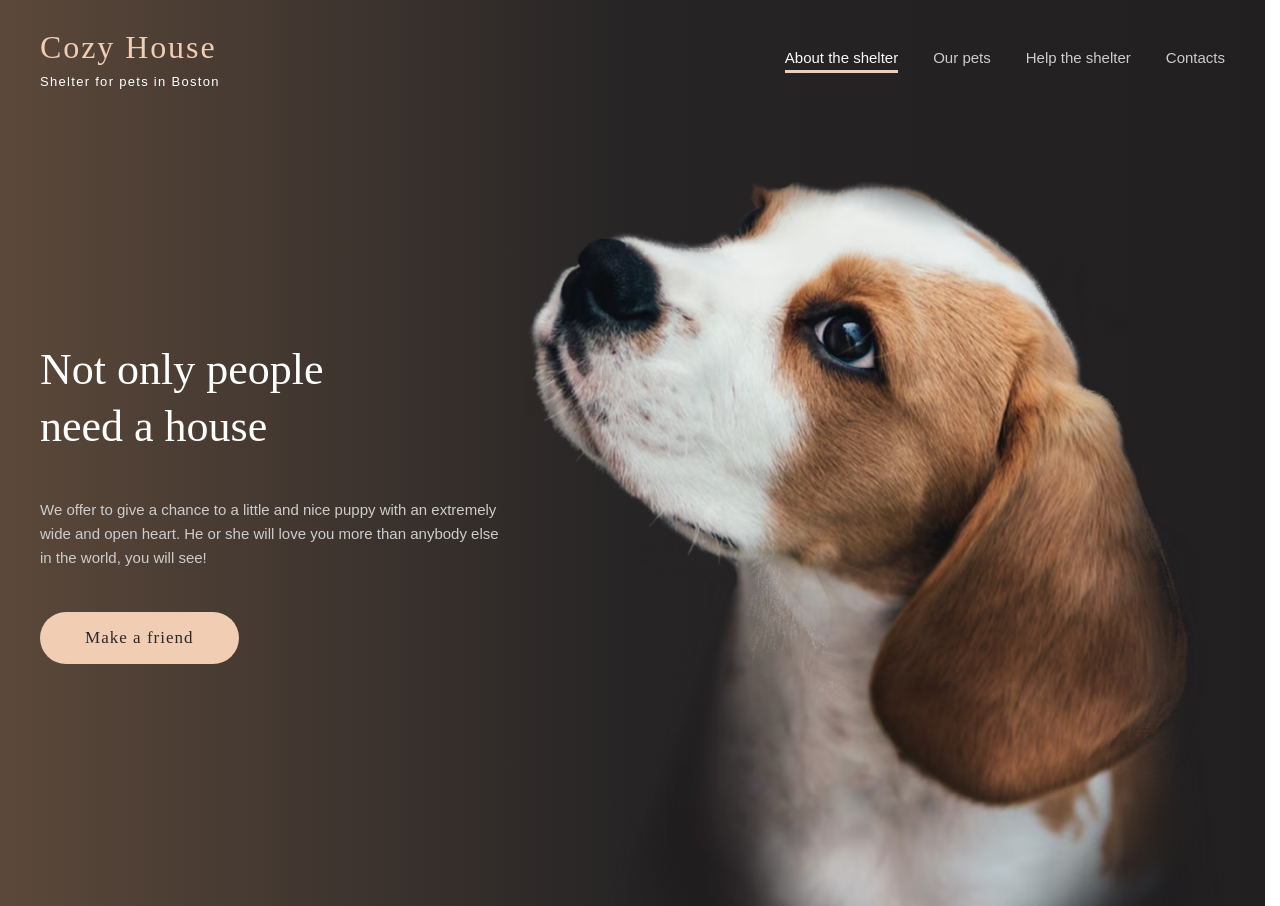
==== index.html @ e738e014 "feat(shelter2/hero): add mobile-first responsive hero (Sat, Jun 20, 2026 05:51:52 PM)" ====
<!DOCTYPE html>
<html lang="en" dir="ltr">
<head>
    <meta charset="UTF-8">
    <meta name="viewport" content="width=device-width, initial-scale=1.0">
    <title>Shelter - Animal Shelter</title>
    <meta name="description" content="Animal shelter helping pets find loving homes. View our dogs, cats, and other animals ready for adoption. Visit us or donate to support our cause.">

    <!-- Favicons -->
    <link rel="icon" type="image/png" href="./assets/favicon/favicon-96x96.png" sizes="96x96">
    <link rel="icon" type="image/svg+xml" href="./assets/favicon/favicon.svg">
    <link rel="shortcut icon" href="./assets/favicon/favicon.ico">
    <link rel="apple-touch-icon" sizes="180x180" href="./assets/favicon/apple-touch-icon.png">
    <meta name="apple-mobile-web-app-title" content="Shelter">
<!--    <link rel="manifest" href="./assets/favicon/site.webmanifest">-->
<!--    -->
    <link rel="stylesheet" href="./css/styles.css">
    <script src="./js/main.js" defer></script>
</head>
<body>
<!-- ======== HEADER BEGIN ======== -->
<header class="header gradient--primary ">
    <div class="header__container">
        <div>
            <a href="./">
                <h1 class="header__title">Cozy House</h1>
                <p class="header__subtitle">Shelter for pets in Boston</p>
            </a>
        </div>

        <!-- Burger menu -->
        <button class="hamburger"
                aria-label="Toggle navigation menu"
                aria-expanded="false"
                aria-controls="primary-navigation">
            <span class="hamburger-box">
                <span class="hamburger-inner"></span>
             </span>
        </button>

        <!-- Navigation-->
        <nav class="header__nav">
            <a href="#about" aria-current="page">About the shelter</a>
            <a href="pets.html">Our pets</a>
            <a href="#help">Help the shelter</a>
            <a href="#contacts">Contacts</a>
        </nav>
    </div>
</header>
<!-- ======== HEADER END ======== -->

<!-- ======== MAIN CONTENT BEGIN ======== -->
<main>
    <!-- ======== HERO CONTENT START ======== -->
    <section class="hero gradient--primary">
        <div class="hero__container container ">
            <div class="hero__content">
                <h2 class="hero__title">Not only people need a house</h2>
                <p class="hero__subtitle">We offer to give a chance to a little and nice puppy with an extremely wide and open heart. He or she will love you more than anybody else in the world, you will see!</p>
                <a href="#pets" class="hero__button">Make a friend</a>
            </div>
            
            <div class="hero__img">
                <picture>
                   <source
                            type="image/avif"
                            srcset="
                ./assets/images/hero/start-screen-puppy-320.avif   320w,
                ./assets/images/hero/start-screen-puppy-640.avif   640w,
                ./assets/images/hero/start-screen-puppy-800.avif   800w,
                ./assets/images/hero/start-screen-puppy-1200.avif 1200w,
                ./assets/images/hero/start-screen-puppy-1600.avif 1600w,
                ./assets/images/hero/start-screen-puppy-2000.avif 2000w
            "
                            sizes="(max-width: 768px) 100vw, (max-width: 1200px) 50vw, 698px"
                    >
                    
                    <source
                            type="image/webp"
                            srcset="
                ./assets/images/hero/start-screen-puppy-320.webp   320w,
                ./assets/images/hero/start-screen-puppy-640.webp   640w,
                ./assets/images/hero/start-screen-puppy-800.webp   800w,
                ./assets/images/hero/start-screen-puppy-1200.webp 1200w,
                ./assets/images/hero/start-screen-puppy-1600.webp 1600w,
                ./assets/images/hero/start-screen-puppy-2000.webp 2000w
            "
                            sizes="(max-width: 768px) 100vw, (max-width: 1200px) 50vw, 698px"
                    >
                    
                    <img
                            src="./assets/images/hero/start-screen-puppy-1200.jpg"
                            srcset="
                ./assets/images/hero/start-screen-puppy-320.jpg   320w,
                ./assets/images/hero/start-screen-puppy-640.jpg   640w,
                ./assets/images/hero/start-screen-puppy-800.jpg   800w,
                ./assets/images/hero/start-screen-puppy-1200.jpg 1200w
            "
                            sizes="(max-width: 768px) 100vw, (max-width: 1200px) 50vw, 698px"
                            alt=""
                            width="698"
                            height="728"
                            loading="eager"
                            fetchpriority="high"
                            decoding="async"
                    > 
                </picture>
            </div>
        </div>
    </section>
    <!-- ======== HERO CONTENT END ======== -->

<!--    &lt;!&ndash; ======== ABOUT CONTENT START ======== &ndash;&gt;-->
<!--    <section id="about" class="about">-->
<!--        <div class="about__container container">-->
<!--            <picture>-->
<!--                <source-->
<!--                        type="image/avif"-->
<!--                        srcset="-->
<!--            ./assets/images/about/about-pets-200.avif 200w,-->
<!--            ./assets/images/about/about-pets-250.avif 250w,-->
<!--            ./assets/images/about/about-pets-300.avif 300w,-->
<!--            ./assets/images/about/about-pets-600.avif 600w-->
<!--        "-->
<!--                        sizes="(max-width: 480px) 200px, (max-width: 768px) 250px, 300px"-->
<!--                >-->
<!--                <source-->
<!--                        type="image/webp"-->
<!--                        srcset="-->
<!--            ./assets/images/about/about-pets-200.webp 200w,-->
<!--            ./assets/images/about/about-pets-250.webp 250w,-->
<!--            ./assets/images/about/about-pets-300.webp 300w,-->
<!--            ./assets/images/about/about-pets-600.webp 600w-->
<!--        "-->
<!--                        sizes="(max-width: 480px) 200px, (max-width: 768px) 250px, 300px"-->
<!--                >-->
<!--                <img-->
<!--                        src="./assets/images/about/about-pets-300.jpg"-->
<!--                        srcset="-->
<!--            ./assets/images/about/about-pets-200.jpg 200w,-->
<!--            ./assets/images/about/about-pets-250.jpg 250w,-->
<!--            ./assets/images/about/about-pets-300.jpg 300w,-->
<!--            ./assets/images/about/about-pets-600.jpg 600w-->
<!--        "-->
<!--                        sizes="(max-width: 480px) 200px, (max-width: 768px) 250px, 300px"-->
<!--                        alt="A friendly puppy looking for a home"-->
<!--                        width="300"-->
<!--                        height="408"-->
<!--                        loading="lazy"-->
<!--                        decoding="async"-->
<!--                >-->
<!--            </picture>-->

<!--            <div class="about__content">-->
<!--                <h3>About the shelter-->
<!--                    “Cozy House”</h3>-->
<!--                <p class="about__text">Currently we have 121 dogs and 342 cats on our hands and statistics show that-->
<!--                    only 20% of them will find-->
<!--                    a family. The others will continue to live with us and will be waiting for a lucky chance to become-->
<!--                    dearly loved.</p>-->
<!--                <p class="about__text">We feed our wards with the best food and make sure that they do not get sick,-->
<!--                    feel comfortable (including-->
<!--                    psychologically) and well. We are supported by 87 volunteers and 28 employees of various skill-->
<!--                    levels.-->
<!--                    About 12% of the animals are taken by the shelter staff. Taking care of the animals, they become-->
<!--                    attached to the pets and would hardly ever leave them alone.</p>-->
<!--            </div>-->
<!--        </div>-->

<!--    </section>-->
<!--    &lt;!&ndash; ======== ABOUT CONTENT START ======== &ndash;&gt;-->

<!--    &lt;!&ndash; ======== PETS CONTENT START ======== &ndash;&gt;-->
<!--    <section id="pets" class="pets">-->
<!--        <div class="pets__container container">-->
<!--            <h3 class="pets__title">Our friends who <br> are looking for a house</h3>-->

<!--            &lt;!&ndash; PETS CARD START&ndash;&gt;-->
<!--            <div class="pets__content">-->
<!--                <button class="arrow-btn" aria-label="Prev slide">-->
<!--                    <svg class="icon" aria-hidden="true" width="14" height="6">-->
<!--                        <use href="./assets/icons/sprite.svg#arrow"></use>-->
<!--                    </svg>-->
<!--                </button>-->

<!--                <div class="pets__grid">-->
<!--                    <article class="pet-card">-->
<!--                        <h2 class="visually-hidden">Katrine</h2>-->
<!--                        <figure class="pet-card__figure">-->
<!--                            <img src="./assets/images/pets/pets-katrine.png"-->
<!--                                 alt="Katrine - a graceful British Shorthair cat"-->
<!--                                 width="270"-->
<!--                                 height="270"-->
<!--                                 loading="lazy"-->
<!--                                 decoding="async"-->
<!--                                 class="pet-card__image">-->
<!--                            <figcaption class="pet-card__name">Katrine</figcaption>-->
<!--                        </figure>-->
<!--                        <button class="pet-card__button" type="button">Learn more</button>-->
<!--                    </article>-->

<!--                    <article class="pet-card">-->
<!--                        <h2 class="visually-hidden">Jennifer</h2>-->
<!--                        <figure class="pet-card__figure">-->
<!--                            <img src="./assets/images/pets/pets-jennifer.png"-->
<!--                                 alt="Jennifer - a cheerful and energetic dog"-->
<!--                                 width="270"-->
<!--                                 height="270"-->
<!--                                 loading="lazy"-->
<!--                                 decoding="async"-->
<!--                                 class="pet-card__image">-->
<!--                            <figcaption class="pet-card__name">Jennifer</figcaption>-->
<!--                        </figure>-->
<!--                        <button class="pet-card__button" type="button">Learn more</button>-->
<!--                    </article>-->

<!--                    <article class="pet-card">-->
<!--                        <h2 class="visually-hidden">Woody</h2>-->
<!--                        <figure class="pet-card__figure">-->
<!--                            <img src="./assets/images/pets/pets-woody.png"-->
<!--                                 alt="Woody - a friendly and loyal dog"-->
<!--                                 width="270"-->
<!--                                 height="270"-->
<!--                                 loading="lazy"-->
<!--                                 decoding="async"-->
<!--                                 class="pet-card__image">-->
<!--                            <figcaption class="pet-card__name">Woody</figcaption>-->
<!--                        </figure>-->
<!--                        <button class="pet-card__button" type="button">Learn more</button>-->
<!--                    </article>-->
<!--                </div>-->

<!--                <button class="arrow-btn" aria-label="Next slide">-->
<!--                    <svg class="icon icon&#45;&#45;arrow-right" width="14" height="6" aria-hidden="true">-->
<!--                        <use href="./assets/icons/sprite.svg#arrow"></use>-->
<!--                    </svg>-->
<!--                </button>-->
<!--            </div>-->
<!--            &lt;!&ndash; PETS CARD END&ndash;&gt;-->
<!--            -->
<!--            <a href="pets.html" class="pets__button">Get to know the rest</a>-->
<!--        </div>-->
<!--    </section>-->
<!--    &lt;!&ndash; ======== PETS CONTENT END ======== &ndash;&gt;-->

<!--    &lt;!&ndash; ======== HELP CONTENT START ======== &ndash;&gt;-->
<!--    <section id="help" class="help">-->
<!--        <div class="help__container container">-->
<!--            <h3 class="help__title">How you can help <br>-->
<!--                our shelter</h3>-->
<!--            <div class="help__grid">-->
<!--                &lt;!&ndash; FIRST ROW START&ndash;&gt;-->
<!--                <div class="help__row">-->
<!--                    <div class="help__item">-->
<!--                        <svg class="icon" aria-hidden="true" width="60" height="60">-->
<!--                            <use href="./assets/icons/sprite.svg#petFood"></use>-->
<!--                        </svg>-->
<!--                        <h4 class="help__item-text">Pet food</h4>-->
<!--                    </div>-->
<!--                    <div class="help__item">-->
<!--                        <svg class="icon" aria-hidden="true" width="60" height="60">-->
<!--                            <use href="./assets/icons/sprite.svg#transportation"></use>-->
<!--                        </svg>-->
<!--                        <h4 class="help__item-text">Transportation</h4>-->
<!--                    </div>-->
<!--                    <div class="help__item">-->
<!--                        <svg class="icon" aria-hidden="true" width="60" height="60">-->
<!--                            <use href="./assets/icons/sprite.svg#toys"></use>-->
<!--                        </svg>-->
<!--                        <h4 class="help__item-text">Toys</h4>-->
<!--                    </div>-->
<!--                    <div class="help__item">-->
<!--                        <svg class="icon" aria-hidden="true" width="60" height="60">-->
<!--                            <use href="./assets/icons/sprite.svg#bowlsCups"></use>-->
<!--                        </svg>-->
<!--                        <h4 class="help__item-text">Bowls and cups</h4>-->
<!--                    </div>-->
<!--                    <div class="help__item">-->
<!--                        <svg class="icon" aria-hidden="true" width="60" height="60">-->
<!--                            <use href="./assets/icons/sprite.svg#shampoos"></use>-->
<!--                        </svg>-->
<!--                        <h4 class="help__item-text">Shampoos</h4>-->
<!--                    </div>-->
<!--                </div>-->
<!--                &lt;!&ndash; FIRST ROW END START&ndash;&gt;-->

<!--                &lt;!&ndash; SECOND ROW START &ndash;&gt;-->
<!--                <div class="help__row help__row&#45;&#45;center">-->
<!--                    <div class="help__item">-->
<!--                        <svg class="icon" aria-hidden="true" width="60" height="60">-->
<!--                            <use href="./assets/icons/sprite.svg#vitamins"></use>-->
<!--                        </svg>-->
<!--                        <h4 class="help__item-text">Vitamins</h4>-->
<!--                    </div>-->
<!--                    <div class="help__item">-->
<!--                        <svg class="icon" aria-hidden="true" width="60" height="60">-->
<!--                            <use href="./assets/icons/sprite.svg#medicines"></use>-->
<!--                        </svg>-->
<!--                        <h4 class="help__item-text">Medicines</h4>-->
<!--                    </div>-->
<!--                    <div class="help__item">-->
<!--                        <svg class="icon" aria-hidden="true" width="60" height="60">-->
<!--                            <use href="./assets/icons/sprite.svg#collarsLeashes"></use>-->
<!--                        </svg>-->
<!--                        <h4 class="help__item-text">Collars / leashes</h4>-->
<!--                    </div>-->
<!--                    <div class="help__item">-->
<!--                        <svg class="icon" aria-hidden="true" width="60" height="60">-->
<!--                            <use href="./assets/icons/sprite.svg#sleepingArea"></use>-->
<!--                        </svg>-->
<!--                        <h4 class="help__item-text">Sleeping areas</h4>-->
<!--                    </div>-->
<!--                </div>-->
<!--                &lt;!&ndash; SECOND ROW END  &ndash;&gt;-->
<!--            </div>-->
<!--        </div>-->
<!--    </section>-->
<!--    &lt;!&ndash; ======== HELP CONTENT END ======== &ndash;&gt;-->

<!--    &lt;!&ndash; ======== DONATION CONTENT START ======== &ndash;&gt;-->
<!--    <section class="donation">-->
<!--        <div class="donation__container container">-->
<!--            <div class="donation__image">-->
<!--                <img src="./assets/images/donations/donation-dog.png"-->
<!--                     alt="A dog waiting for your donation"-->
<!--                     width="505"-->
<!--                     height="261"-->
<!--                     loading="lazy"-->
<!--                     decoding="async">-->
<!--            </div>-->

<!--            <div class="donation__content">-->
<!--                <h3 class="donation__title">You can also <br> make a donation</h3>-->

<!--                <p class="donation__bank">Name of the bank / Type of bank account</p>-->

<!--                <a href="#" class="donation__card">-->
<!--                    <svg class="donation__icon" width="30" height="23" aria-hidden="true">-->
<!--                        <use href="./assets/icons/sprite.svg#creditCard"></use>-->
<!--                    </svg>-->
<!--                    <span class="donation__number">8380 2880 8028 8791 7435</span>-->
<!--                </a>-->

<!--                <p class="donation__legal">-->
<!--                    Legal information and lorem ipsum dolor sit amet, consectetur adipiscing elit.-->
<!--                    Maecenas a ipsum at libero sagittis dignissim sed ac diam.-->
<!--                    Praesent ultrices maximus tortor et vulputate.-->
<!--                    Interdum et malesuada fames ac ante ipsum primis in faucibus.-->
<!--                </p>-->
<!--            </div>-->
<!--        </div>-->
<!--    </section>-->
    <!-- ======== DONATION CONTENT END ======== -->
</main>
<!-- ======== MAIN CONTENT END ======== -->

<!-- ======== FOOTER START ======== -->
<!--<footer id="contacts" class="footer gradient&#45;&#45;footer">-->
<!--    <div class="footer__container container">-->
<!--        &lt;!&ndash; COLUMN 1: QUESTION AND OFFERS START &ndash;&gt;-->
<!--        <div class="footer__column">-->
<!--            <h3 class="footer__title">For questions <br> and suggestions</h3>-->
<!--            <ul class="footer__contact-list">-->
<!--                <li class="footer__contact-item">-->
<!--                    <svg class="footer__icon" width="40" height="32" aria-hidden="true" focusable="false">-->
<!--                        <use href="./assets/icons/sprite.svg#email"></use>-->
<!--                    </svg>-->
<!--                    <a href="mailto:email@shelter.com" class="footer__link">email@shelter.com</a>-->
<!--                </li>-->
<!--                <li class="footer__contact-item">-->
<!--                    <svg class="footer__icon" width="40" height="32" aria-hidden="true" focusable="false">-->
<!--                        <use href="./assets/icons/sprite.svg#phone"></use>-->
<!--                    </svg>-->
<!--                    <a href="tel:+136745677554" class="footer__link">+13 674 567 75 54</a>-->
<!--                </li>-->
<!--            </ul>-->
<!--        </div>-->
<!--        &lt;!&ndash; COLUMN 1: QUESTION AND OFFERS END &ndash;&gt;-->
<!--        -->
<!--        &lt;!&ndash; COLUMN 2: ADDRESS START &ndash;&gt;-->
<!--        <div class="footer__column">-->
<!--            <h3 class="footer__title">We are waiting <br> for your visit</h3>-->
<!--            <ul class="footer__contact-list">-->
<!--                <li class="footer__contact-item">-->
<!--                    <svg class="footer__icon" width="22" height="32" aria-hidden="true" focusable="false">-->
<!--                        <use href="./assets/icons/sprite.svg#pin"></use>-->
<!--                    </svg>-->
<!--                    <address class="footer__address">-->
<!--                        <a href="https://maps.google.com/?q=1+Central+Street+Boston" target="_blank"-->
<!--                           rel="noopener noreferrer">-->
<!--                            1 Central Street, Boston <br> (entrance from the store)-->
<!--                        </a>-->
<!--                    </address>-->
<!--                </li>-->
<!--                <li class="footer__contact-item">-->
<!--                    <svg class="footer__icon" width="22" height="32" aria-hidden="true" focusable="false">-->
<!--                        <use href="./assets/icons/sprite.svg#pin"></use>-->
<!--                    </svg>-->
<!--                    <address class="footer__address">-->
<!--                        <a href="https://maps.google.com/?q=18+South+Park+London" target="_blank"-->
<!--                           rel="noopener noreferrer">-->
<!--                            18 South Park, London-->
<!--                        </a>-->
<!--                    </address>-->
<!--                </li>-->
<!--            </ul>-->
<!--        </div>-->
<!--        &lt;!&ndash; COLUMN 2: ADDRESS END &ndash;&gt;-->
<!--        -->
<!--        &lt;!&ndash; COLUMN 3: IMAGE START &ndash;&gt;-->
<!--        <div class="footer__image">-->
<!--            <img src="./assets/images/footer/footer-puppy.png"-->
<!--                 alt="A cute puppy"-->
<!--                 width="300"-->
<!--                 height="310"-->
<!--                 loading="lazy"-->
<!--                 decoding="async">-->
<!--        </div>-->
<!--        &lt;!&ndash; COLUMN 3: IMAGE END &ndash;&gt;-->
<!--    </div>-->
<!--</footer>-->
<!-- ======== FOOTER END ======== -->
</body>
</html>
---- css/styles.css ----
@import url('./base/reset.css');
@import url('./base/variables.css');
@import url('./base/typography.css');
@import url('./components/button.css');
@import url('./components/icon.css');
@import url('./components/container.css');
@import url('./components/header.css');
@import url('./components/hero.css');
@import url('./components/about.css');
@import url('./components/pets.css');
@import url('./components/help.css');
@import url('./components/donation.css');
@import url('./components/footer.css');
/*@import url('media.css');*/

.visually-hidden {
    position: absolute;
    width: 1px;
    height: 1px;
    margin: -1px;
    padding: 0;
    border: 0;
    clip: rect(0, 0, 0, 0);
    overflow: hidden;
}
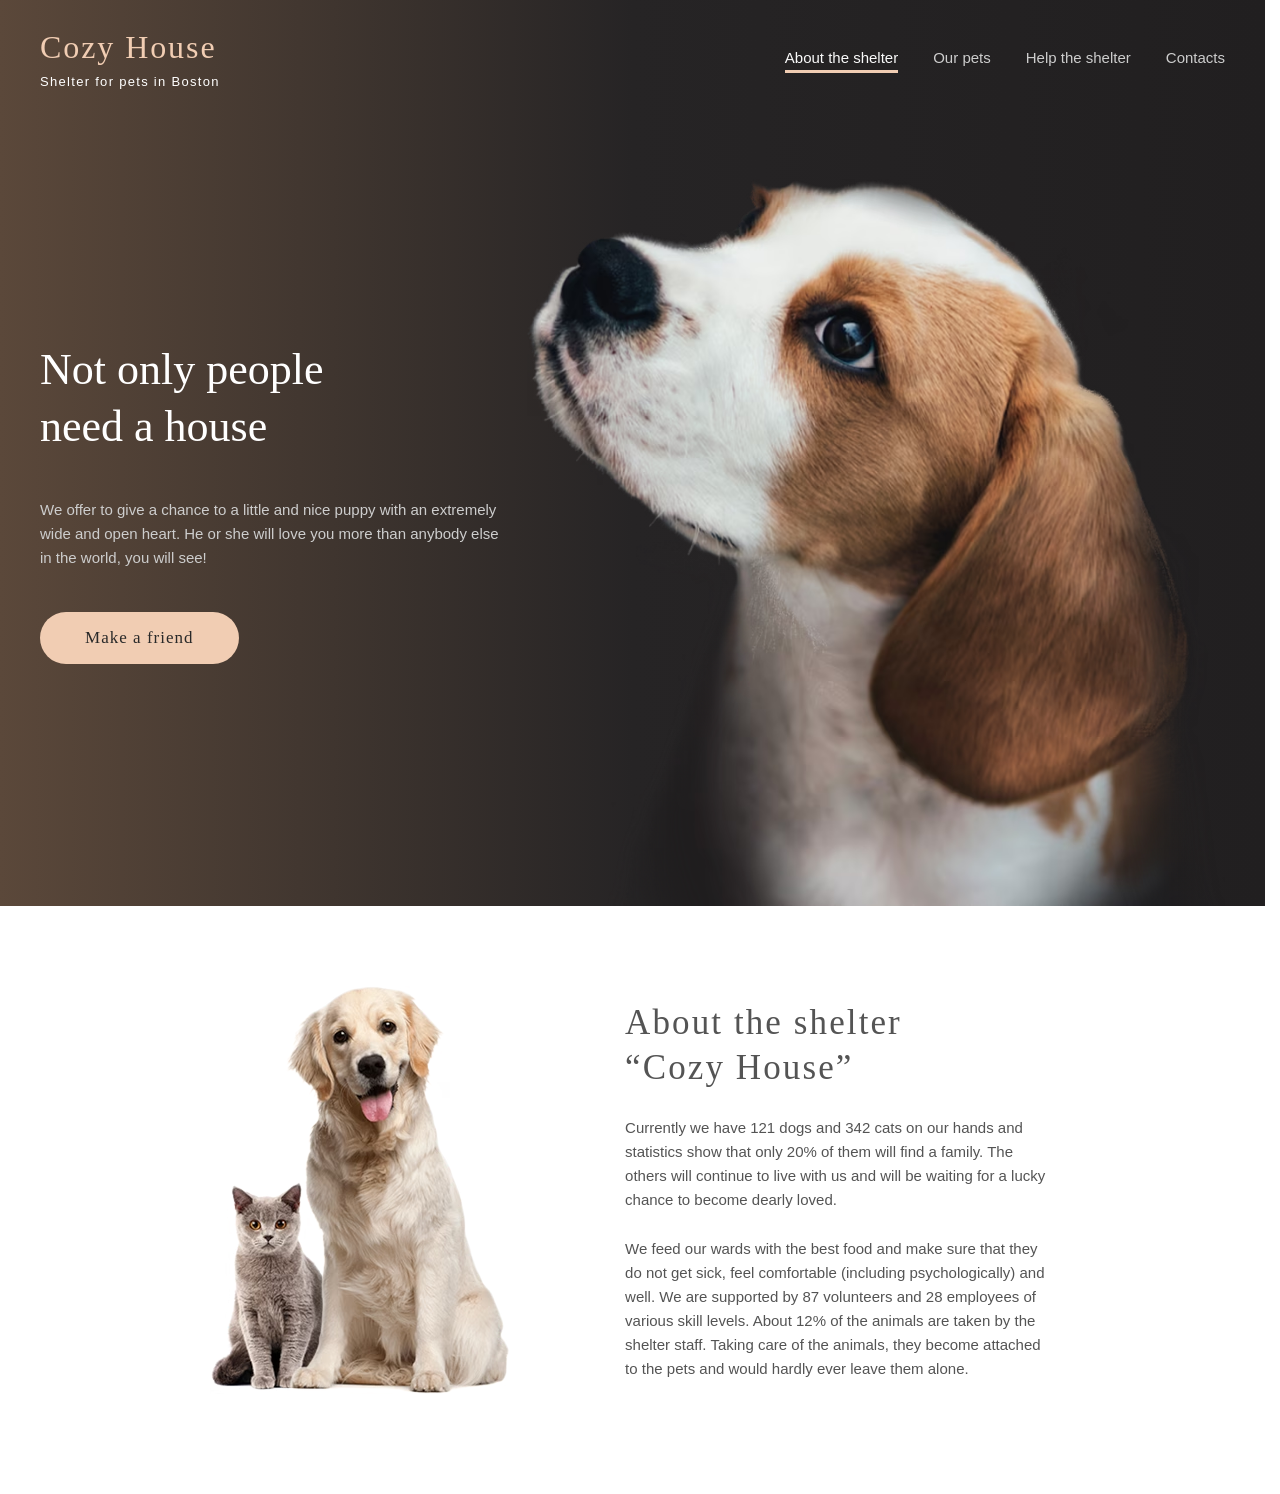
==== commit 8a0a3522: "feat(shelter2/about): add mobile-first responsive about (Sat, Jun 20, 2026 11:53:08 PM)" ====
--- a/index.html
+++ b/index.html
@@ -110,65 +110,65 @@
     </section>
     <!-- ======== HERO CONTENT END ======== -->
 
-<!--    &lt;!&ndash; ======== ABOUT CONTENT START ======== &ndash;&gt;-->
-<!--    <section id="about" class="about">-->
-<!--        <div class="about__container container">-->
-<!--            <picture>-->
-<!--                <source-->
-<!--                        type="image/avif"-->
-<!--                        srcset="-->
-<!--            ./assets/images/about/about-pets-200.avif 200w,-->
-<!--            ./assets/images/about/about-pets-250.avif 250w,-->
-<!--            ./assets/images/about/about-pets-300.avif 300w,-->
-<!--            ./assets/images/about/about-pets-600.avif 600w-->
-<!--        "-->
-<!--                        sizes="(max-width: 480px) 200px, (max-width: 768px) 250px, 300px"-->
-<!--                >-->
-<!--                <source-->
-<!--                        type="image/webp"-->
-<!--                        srcset="-->
-<!--            ./assets/images/about/about-pets-200.webp 200w,-->
-<!--            ./assets/images/about/about-pets-250.webp 250w,-->
-<!--            ./assets/images/about/about-pets-300.webp 300w,-->
-<!--            ./assets/images/about/about-pets-600.webp 600w-->
-<!--        "-->
-<!--                        sizes="(max-width: 480px) 200px, (max-width: 768px) 250px, 300px"-->
-<!--                >-->
-<!--                <img-->
-<!--                        src="./assets/images/about/about-pets-300.jpg"-->
-<!--                        srcset="-->
-<!--            ./assets/images/about/about-pets-200.jpg 200w,-->
-<!--            ./assets/images/about/about-pets-250.jpg 250w,-->
-<!--            ./assets/images/about/about-pets-300.jpg 300w,-->
-<!--            ./assets/images/about/about-pets-600.jpg 600w-->
-<!--        "-->
-<!--                        sizes="(max-width: 480px) 200px, (max-width: 768px) 250px, 300px"-->
-<!--                        alt="A friendly puppy looking for a home"-->
-<!--                        width="300"-->
-<!--                        height="408"-->
-<!--                        loading="lazy"-->
-<!--                        decoding="async"-->
-<!--                >-->
-<!--            </picture>-->
-
-<!--            <div class="about__content">-->
-<!--                <h3>About the shelter-->
-<!--                    “Cozy House”</h3>-->
-<!--                <p class="about__text">Currently we have 121 dogs and 342 cats on our hands and statistics show that-->
-<!--                    only 20% of them will find-->
-<!--                    a family. The others will continue to live with us and will be waiting for a lucky chance to become-->
-<!--                    dearly loved.</p>-->
-<!--                <p class="about__text">We feed our wards with the best food and make sure that they do not get sick,-->
-<!--                    feel comfortable (including-->
-<!--                    psychologically) and well. We are supported by 87 volunteers and 28 employees of various skill-->
-<!--                    levels.-->
-<!--                    About 12% of the animals are taken by the shelter staff. Taking care of the animals, they become-->
-<!--                    attached to the pets and would hardly ever leave them alone.</p>-->
-<!--            </div>-->
-<!--        </div>-->
-
-<!--    </section>-->
-<!--    &lt;!&ndash; ======== ABOUT CONTENT START ======== &ndash;&gt;-->
+    <!-- ======== ABOUT CONTENT START ======== -->
+    <section id="about" class="about">
+        <div class="about__container container">
+            <picture>
+                <source
+                        type="image/avif"
+                        srcset="
+            ./assets/images/about/about-pets-200.avif 200w,
+            ./assets/images/about/about-pets-250.avif 250w,
+            ./assets/images/about/about-pets-300.avif 300w,
+            ./assets/images/about/about-pets-600.avif 600w
+        "
+                        sizes="(max-width: 480px) 200px, (max-width: 768px) 250px, 300px"
+                >
+                <source
+                        type="image/webp"
+                        srcset="
+            ./assets/images/about/about-pets-200.webp 200w,
+            ./assets/images/about/about-pets-250.webp 250w,
+            ./assets/images/about/about-pets-300.webp 300w,
+            ./assets/images/about/about-pets-600.webp 600w
+        "
+                        sizes="(max-width: 480px) 200px, (max-width: 768px) 250px, 300px"
+                >
+                <img
+                        src="./assets/images/about/about-pets-300.jpg"
+                        srcset="
+            ./assets/images/about/about-pets-200.jpg 200w,
+            ./assets/images/about/about-pets-250.jpg 250w,
+            ./assets/images/about/about-pets-300.jpg 300w,
+            ./assets/images/about/about-pets-600.jpg 600w
+        "
+                        sizes="(max-width: 480px) 200px, (max-width: 768px) 250px, 300px"
+                        alt="A friendly puppy looking for a home"
+                        width="300"
+                        height="408"
+                        loading="lazy"
+                        decoding="async"
+                >
+            </picture>
+
+            <div class="about__content">
+                <h3 class="about__title">About the shelter
+                    “Cozy House”</h3>
+                <p class="about__text">Currently we have 121 dogs and 342 cats on our hands and statistics show that
+                    only 20% of them will find
+                    a family. The others will continue to live with us and will be waiting for a lucky chance to become
+                    dearly loved.</p>
+                <p class="about__text">We feed our wards with the best food and make sure that they do not get sick,
+                    feel comfortable (including
+                    psychologically) and well. We are supported by 87 volunteers and 28 employees of various skill
+                    levels.
+                    About 12% of the animals are taken by the shelter staff. Taking care of the animals, they become
+                    attached to the pets and would hardly ever leave them alone.</p>
+            </div>
+        </div>
+
+    </section>
+    <!-- ======== ABOUT CONTENT END ======== -->
 
 <!--    &lt;!&ndash; ======== PETS CONTENT START ======== &ndash;&gt;-->
 <!--    <section id="pets" class="pets">-->
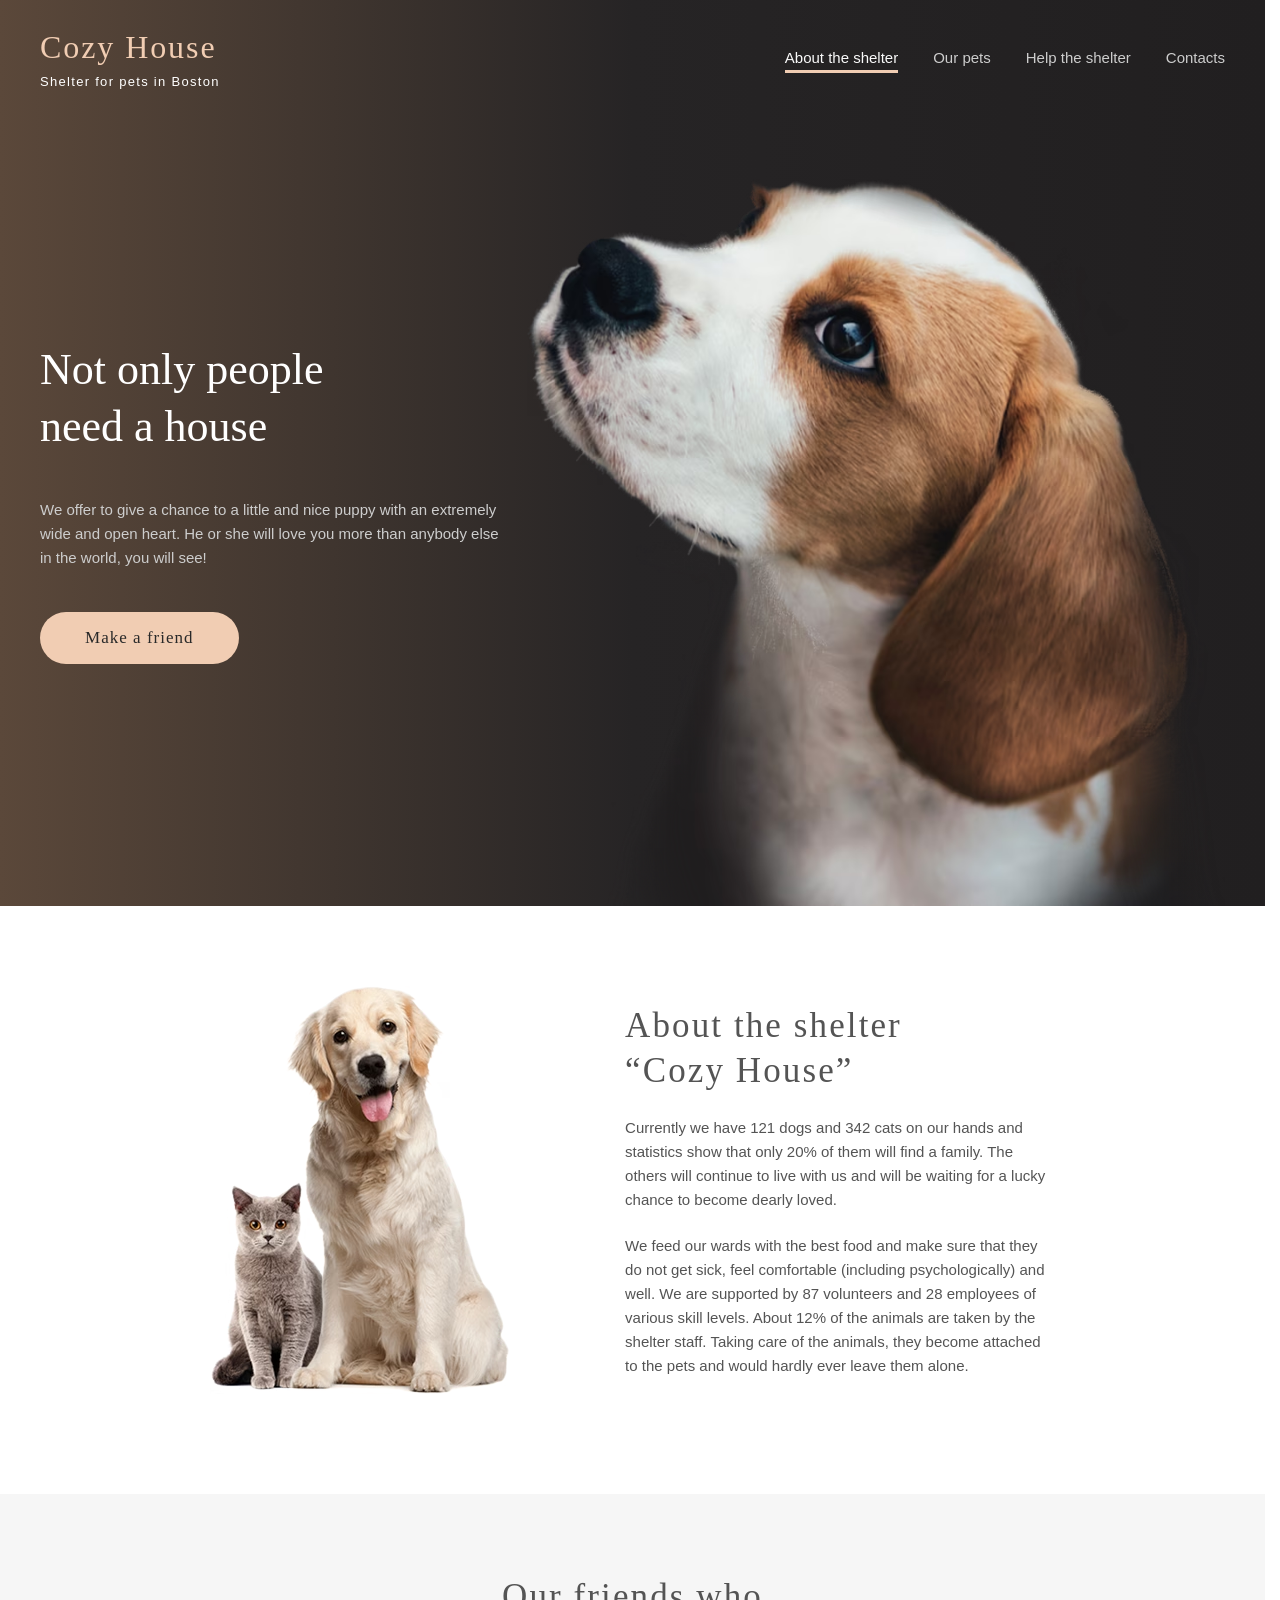
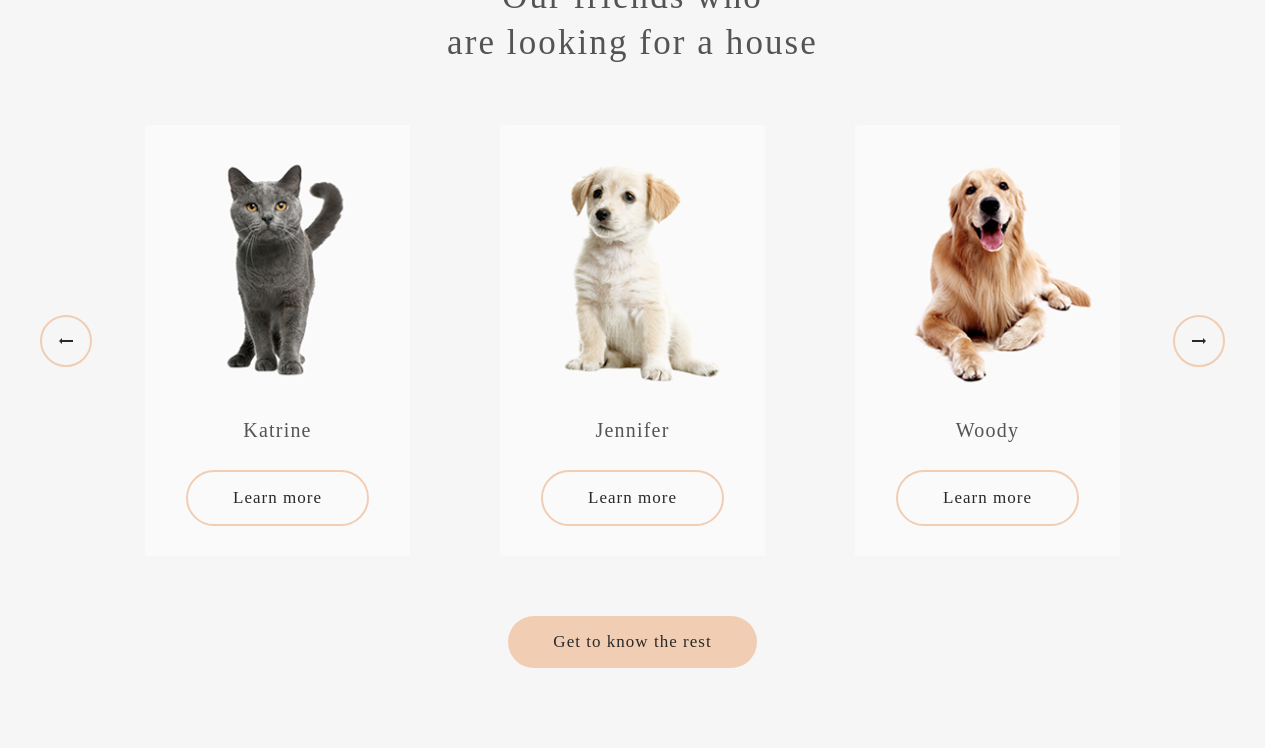
==== commit 8b5a44b8: "feat(shelter2/card): add mobile-first responsive card (Sun, Jun 21, 2026 12:50:38 PM)" ====
--- a/index.html
+++ b/index.html
@@ -170,78 +170,78 @@
     </section>
     <!-- ======== ABOUT CONTENT END ======== -->
 
-<!--    &lt;!&ndash; ======== PETS CONTENT START ======== &ndash;&gt;-->
-<!--    <section id="pets" class="pets">-->
-<!--        <div class="pets__container container">-->
-<!--            <h3 class="pets__title">Our friends who <br> are looking for a house</h3>-->
-
-<!--            &lt;!&ndash; PETS CARD START&ndash;&gt;-->
-<!--            <div class="pets__content">-->
-<!--                <button class="arrow-btn" aria-label="Prev slide">-->
-<!--                    <svg class="icon" aria-hidden="true" width="14" height="6">-->
-<!--                        <use href="./assets/icons/sprite.svg#arrow"></use>-->
-<!--                    </svg>-->
-<!--                </button>-->
-
-<!--                <div class="pets__grid">-->
-<!--                    <article class="pet-card">-->
-<!--                        <h2 class="visually-hidden">Katrine</h2>-->
-<!--                        <figure class="pet-card__figure">-->
-<!--                            <img src="./assets/images/pets/pets-katrine.png"-->
-<!--                                 alt="Katrine - a graceful British Shorthair cat"-->
-<!--                                 width="270"-->
-<!--                                 height="270"-->
-<!--                                 loading="lazy"-->
-<!--                                 decoding="async"-->
-<!--                                 class="pet-card__image">-->
-<!--                            <figcaption class="pet-card__name">Katrine</figcaption>-->
-<!--                        </figure>-->
-<!--                        <button class="pet-card__button" type="button">Learn more</button>-->
-<!--                    </article>-->
-
-<!--                    <article class="pet-card">-->
-<!--                        <h2 class="visually-hidden">Jennifer</h2>-->
-<!--                        <figure class="pet-card__figure">-->
-<!--                            <img src="./assets/images/pets/pets-jennifer.png"-->
-<!--                                 alt="Jennifer - a cheerful and energetic dog"-->
-<!--                                 width="270"-->
-<!--                                 height="270"-->
-<!--                                 loading="lazy"-->
-<!--                                 decoding="async"-->
-<!--                                 class="pet-card__image">-->
-<!--                            <figcaption class="pet-card__name">Jennifer</figcaption>-->
-<!--                        </figure>-->
-<!--                        <button class="pet-card__button" type="button">Learn more</button>-->
-<!--                    </article>-->
-
-<!--                    <article class="pet-card">-->
-<!--                        <h2 class="visually-hidden">Woody</h2>-->
-<!--                        <figure class="pet-card__figure">-->
-<!--                            <img src="./assets/images/pets/pets-woody.png"-->
-<!--                                 alt="Woody - a friendly and loyal dog"-->
-<!--                                 width="270"-->
-<!--                                 height="270"-->
-<!--                                 loading="lazy"-->
-<!--                                 decoding="async"-->
-<!--                                 class="pet-card__image">-->
-<!--                            <figcaption class="pet-card__name">Woody</figcaption>-->
-<!--                        </figure>-->
-<!--                        <button class="pet-card__button" type="button">Learn more</button>-->
-<!--                    </article>-->
-<!--                </div>-->
-
-<!--                <button class="arrow-btn" aria-label="Next slide">-->
-<!--                    <svg class="icon icon&#45;&#45;arrow-right" width="14" height="6" aria-hidden="true">-->
-<!--                        <use href="./assets/icons/sprite.svg#arrow"></use>-->
-<!--                    </svg>-->
-<!--                </button>-->
-<!--            </div>-->
-<!--            &lt;!&ndash; PETS CARD END&ndash;&gt;-->
-<!--            -->
-<!--            <a href="pets.html" class="pets__button">Get to know the rest</a>-->
-<!--        </div>-->
-<!--    </section>-->
-<!--    &lt;!&ndash; ======== PETS CONTENT END ======== &ndash;&gt;-->
+    <!-- ======== PETS CONTENT START ======== -->
+    <section id="pets" class="pets">
+        <div class="pets__container container">
+            <h3 class="pets__title">Our friends who <br> are looking for a house</h3>
+
+            <!-- PETS CARD START-->
+            <div class="pets__content">
+                <button class="arrow-btn" aria-label="Prev slide">
+                    <svg class="icon" aria-hidden="true" width="14" height="6">
+                        <use href="./assets/icons/sprite.svg#arrow"></use>
+                    </svg>
+                </button>
+
+                <div class="pets__grid">
+                    <article class="pet-card">
+                        <h2 class="visually-hidden">Katrine</h2>
+                        <figure class="pet-card__figure">
+                            <img src="./assets/images/pets/pets-katrine.png"
+                                 alt="Katrine - a graceful British Shorthair cat"
+                                 width="270"
+                                 height="270"
+                                 loading="lazy"
+                                 decoding="async"
+                                 class="pet-card__image">
+                            <figcaption class="pet-card__name">Katrine</figcaption>
+                        </figure>
+                        <button class="pet-card__button" type="button">Learn more</button>
+                    </article>
+
+                    <article class="pet-card">
+                        <h2 class="visually-hidden">Jennifer</h2>
+                        <figure class="pet-card__figure">
+                            <img src="./assets/images/pets/pets-jennifer.png"
+                                 alt="Jennifer - a cheerful and energetic dog"
+                                 width="270"
+                                 height="270"
+                                 loading="lazy"
+                                 decoding="async"
+                                 class="pet-card__image">
+                            <figcaption class="pet-card__name">Jennifer</figcaption>
+                        </figure>
+                        <button class="pet-card__button" type="button">Learn more</button>
+                    </article>
+
+                    <article class="pet-card">
+                        <h2 class="visually-hidden">Woody</h2>
+                        <figure class="pet-card__figure">
+                            <img src="./assets/images/pets/pets-woody.png"
+                                 alt="Woody - a friendly and loyal dog"
+                                 width="270"
+                                 height="270"
+                                 loading="lazy"
+                                 decoding="async"
+                                 class="pet-card__image">
+                            <figcaption class="pet-card__name">Woody</figcaption>
+                        </figure>
+                        <button class="pet-card__button" type="button">Learn more</button>
+                    </article>
+                </div>
+
+                <button class="arrow-btn" aria-label="Next slide">
+                    <svg class="icon icon--arrow-right" width="14" height="6" aria-hidden="true">
+                        <use href="./assets/icons/sprite.svg#arrow"></use>
+                    </svg>
+                </button>
+            </div>
+            <!-- PETS CARD END-->
+            
+            <a href="pets.html" class="pets__button">Get to know the rest</a>
+        </div>
+    </section>
+    <!-- ======== PETS CONTENT END ======== -->
 
 <!--    &lt;!&ndash; ======== HELP CONTENT START ======== &ndash;&gt;-->
 <!--    <section id="help" class="help">-->
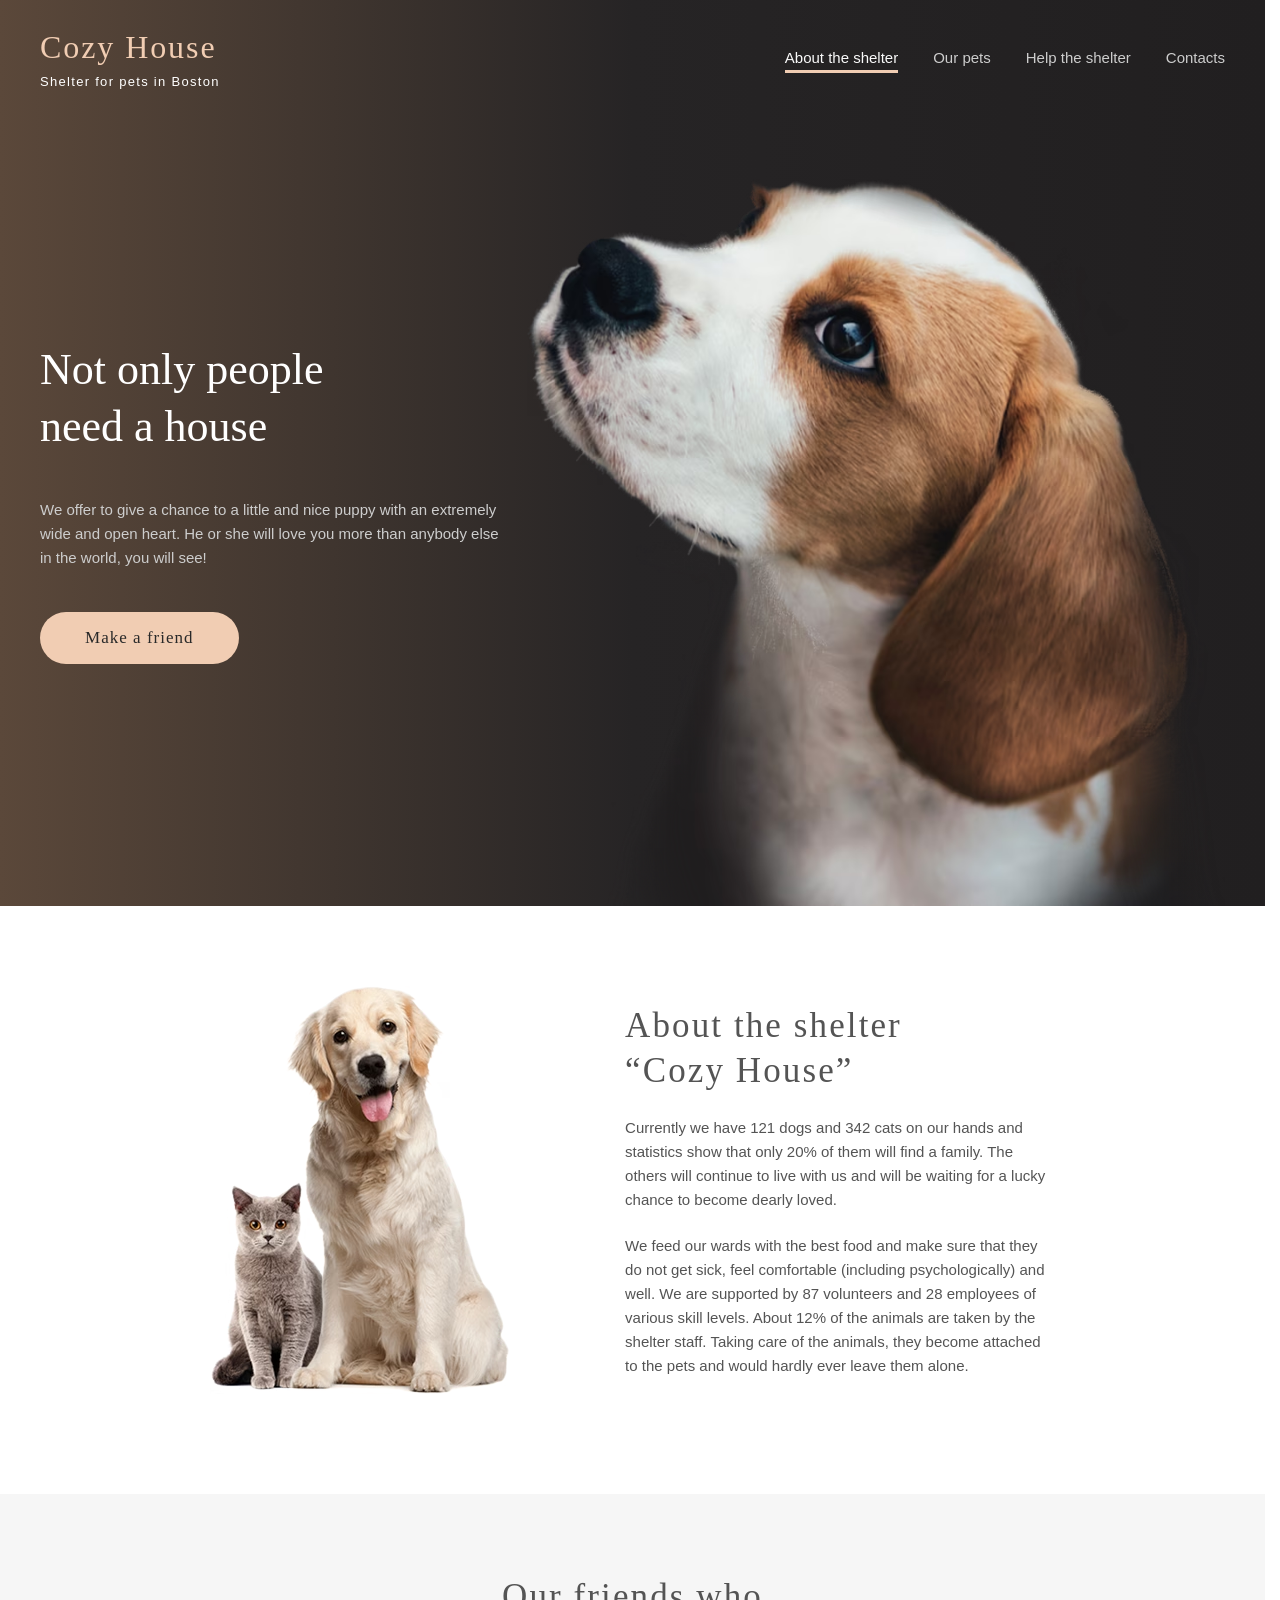
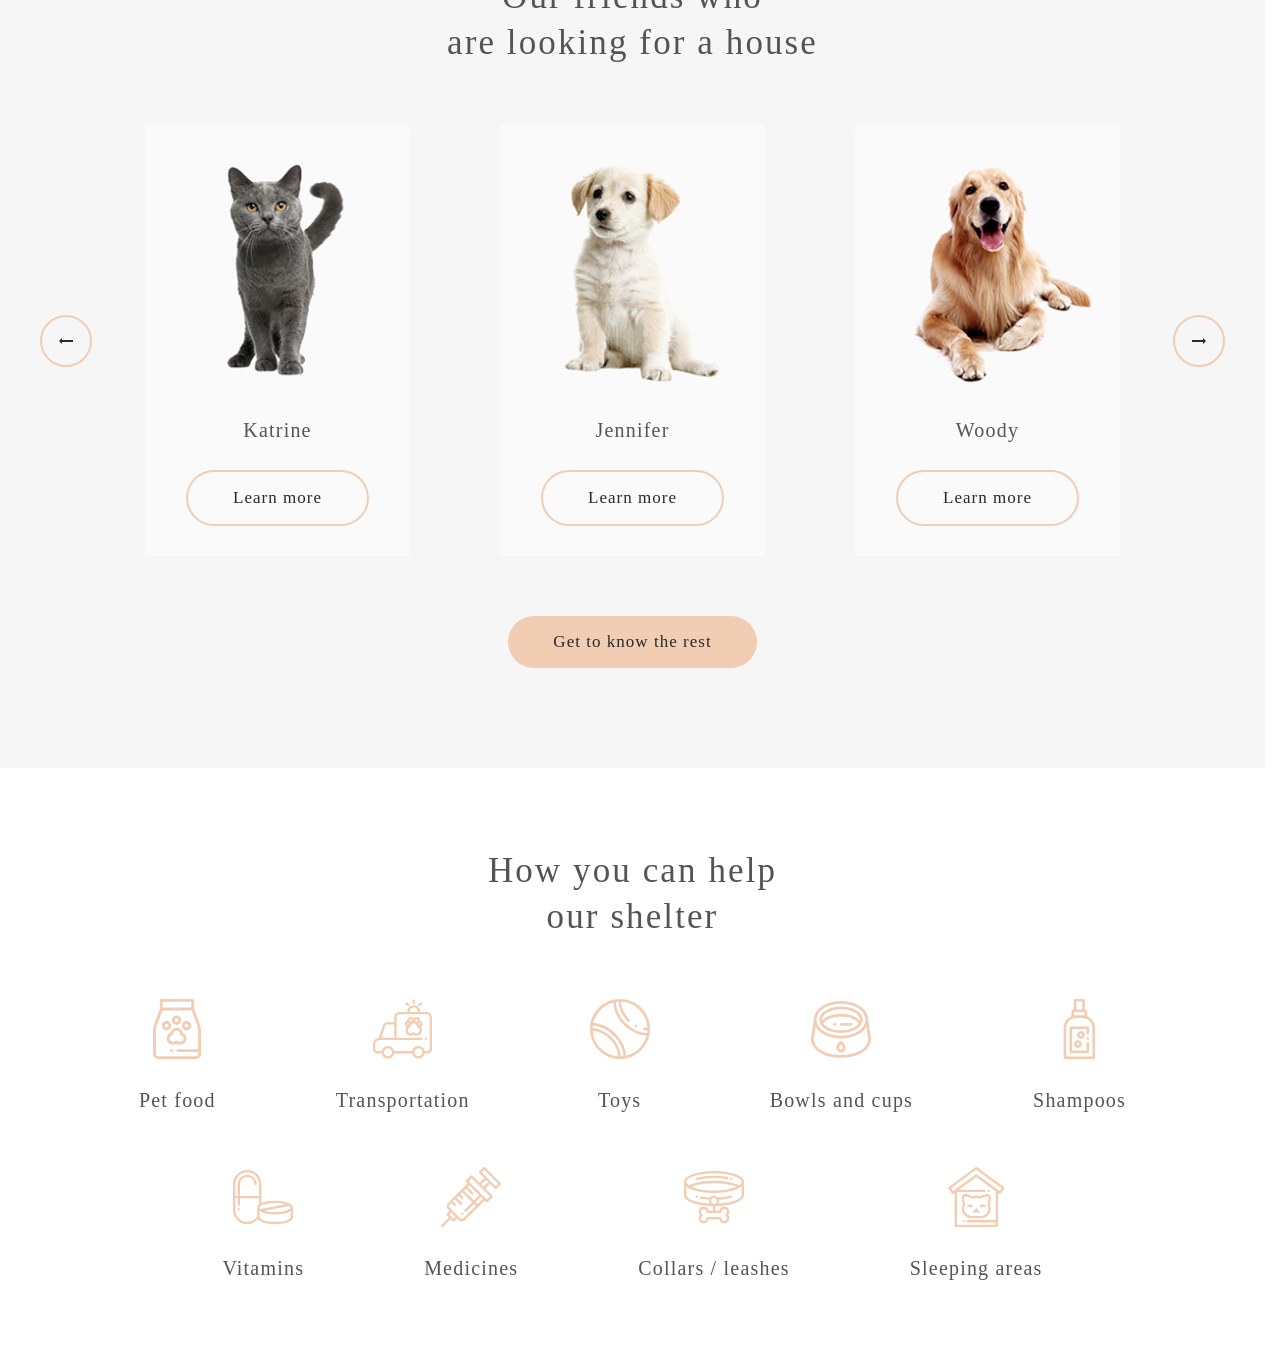
==== commit 84bf3bf4: "feat(shelter2/help): add mobile-first responsive help  (Sun, Jun 21, 2026 07:37:02 PM)" ====
--- a/index.html
+++ b/index.html
@@ -243,79 +243,70 @@
     </section>
     <!-- ======== PETS CONTENT END ======== -->
 
-<!--    &lt;!&ndash; ======== HELP CONTENT START ======== &ndash;&gt;-->
-<!--    <section id="help" class="help">-->
-<!--        <div class="help__container container">-->
-<!--            <h3 class="help__title">How you can help <br>-->
-<!--                our shelter</h3>-->
-<!--            <div class="help__grid">-->
-<!--                &lt;!&ndash; FIRST ROW START&ndash;&gt;-->
-<!--                <div class="help__row">-->
-<!--                    <div class="help__item">-->
-<!--                        <svg class="icon" aria-hidden="true" width="60" height="60">-->
-<!--                            <use href="./assets/icons/sprite.svg#petFood"></use>-->
-<!--                        </svg>-->
-<!--                        <h4 class="help__item-text">Pet food</h4>-->
-<!--                    </div>-->
-<!--                    <div class="help__item">-->
-<!--                        <svg class="icon" aria-hidden="true" width="60" height="60">-->
-<!--                            <use href="./assets/icons/sprite.svg#transportation"></use>-->
-<!--                        </svg>-->
-<!--                        <h4 class="help__item-text">Transportation</h4>-->
-<!--                    </div>-->
-<!--                    <div class="help__item">-->
-<!--                        <svg class="icon" aria-hidden="true" width="60" height="60">-->
-<!--                            <use href="./assets/icons/sprite.svg#toys"></use>-->
-<!--                        </svg>-->
-<!--                        <h4 class="help__item-text">Toys</h4>-->
-<!--                    </div>-->
-<!--                    <div class="help__item">-->
-<!--                        <svg class="icon" aria-hidden="true" width="60" height="60">-->
-<!--                            <use href="./assets/icons/sprite.svg#bowlsCups"></use>-->
-<!--                        </svg>-->
-<!--                        <h4 class="help__item-text">Bowls and cups</h4>-->
-<!--                    </div>-->
-<!--                    <div class="help__item">-->
-<!--                        <svg class="icon" aria-hidden="true" width="60" height="60">-->
-<!--                            <use href="./assets/icons/sprite.svg#shampoos"></use>-->
-<!--                        </svg>-->
-<!--                        <h4 class="help__item-text">Shampoos</h4>-->
-<!--                    </div>-->
-<!--                </div>-->
-<!--                &lt;!&ndash; FIRST ROW END START&ndash;&gt;-->
-
-<!--                &lt;!&ndash; SECOND ROW START &ndash;&gt;-->
-<!--                <div class="help__row help__row&#45;&#45;center">-->
-<!--                    <div class="help__item">-->
-<!--                        <svg class="icon" aria-hidden="true" width="60" height="60">-->
-<!--                            <use href="./assets/icons/sprite.svg#vitamins"></use>-->
-<!--                        </svg>-->
-<!--                        <h4 class="help__item-text">Vitamins</h4>-->
-<!--                    </div>-->
-<!--                    <div class="help__item">-->
-<!--                        <svg class="icon" aria-hidden="true" width="60" height="60">-->
-<!--                            <use href="./assets/icons/sprite.svg#medicines"></use>-->
-<!--                        </svg>-->
-<!--                        <h4 class="help__item-text">Medicines</h4>-->
-<!--                    </div>-->
-<!--                    <div class="help__item">-->
-<!--                        <svg class="icon" aria-hidden="true" width="60" height="60">-->
-<!--                            <use href="./assets/icons/sprite.svg#collarsLeashes"></use>-->
-<!--                        </svg>-->
-<!--                        <h4 class="help__item-text">Collars / leashes</h4>-->
-<!--                    </div>-->
-<!--                    <div class="help__item">-->
-<!--                        <svg class="icon" aria-hidden="true" width="60" height="60">-->
-<!--                            <use href="./assets/icons/sprite.svg#sleepingArea"></use>-->
-<!--                        </svg>-->
-<!--                        <h4 class="help__item-text">Sleeping areas</h4>-->
-<!--                    </div>-->
-<!--                </div>-->
-<!--                &lt;!&ndash; SECOND ROW END  &ndash;&gt;-->
-<!--            </div>-->
-<!--        </div>-->
-<!--    </section>-->
-<!--    &lt;!&ndash; ======== HELP CONTENT END ======== &ndash;&gt;-->
+    <!-- ======== HELP CONTENT START ======== -->
+    <section id="help" class="help">
+        <div class="help__container container">
+            <h3 class="help__title">How you can help <br>
+                our shelter</h3>
+            <div class="help__grid">
+                <div class="help__item">
+                    <svg class="icon" aria-hidden="true" width="60" height="60">
+                        <use href="./assets/icons/sprite.svg#petFood"></use>
+                    </svg>
+                    <h4 class="help__item-text">Pet food</h4>
+                </div>
+                <div class="help__item">
+                    <svg class="icon" aria-hidden="true" width="60" height="60">
+                        <use href="./assets/icons/sprite.svg#transportation"></use>
+                    </svg>
+                    <h4 class="help__item-text">Transportation</h4>
+                </div>
+                <div class="help__item">
+                    <svg class="icon" aria-hidden="true" width="60" height="60">
+                        <use href="./assets/icons/sprite.svg#toys"></use>
+                    </svg>
+                    <h4 class="help__item-text">Toys</h4>
+                </div>
+                <div class="help__item">
+                    <svg class="icon" aria-hidden="true" width="60" height="60">
+                        <use href="./assets/icons/sprite.svg#bowlsCups"></use>
+                    </svg>
+                    <h4 class="help__item-text">Bowls and cups</h4>
+                </div>
+                <div class="help__item">
+                    <svg class="icon" aria-hidden="true" width="60" height="60">
+                        <use href="./assets/icons/sprite.svg#shampoos"></use>
+                    </svg>
+                    <h4 class="help__item-text">Shampoos</h4>
+                </div>
+                <div class="help__item">
+                    <svg class="icon" aria-hidden="true" width="60" height="60">
+                        <use href="./assets/icons/sprite.svg#vitamins"></use>
+                    </svg>
+                    <h4 class="help__item-text">Vitamins</h4>
+                </div>
+                <div class="help__item">
+                    <svg class="icon" aria-hidden="true" width="60" height="60">
+                        <use href="./assets/icons/sprite.svg#medicines"></use>
+                    </svg>
+                    <h4 class="help__item-text">Medicines</h4>
+                </div>
+                <div class="help__item">
+                    <svg class="icon" aria-hidden="true" width="60" height="60">
+                        <use href="./assets/icons/sprite.svg#collarsLeashes"></use>
+                    </svg>
+                    <h4 class="help__item-text">Collars / leashes</h4>
+                </div>
+                <div class="help__item">
+                    <svg class="icon" aria-hidden="true" width="60" height="60">
+                        <use href="./assets/icons/sprite.svg#sleepingArea"></use>
+                    </svg>
+                    <h4 class="help__item-text">Sleeping areas</h4>
+                </div>
+            </div>
+        </div>
+    </section>
+    <!-- ======== HELP CONTENT END ======== -->
 
 <!--    &lt;!&ndash; ======== DONATION CONTENT START ======== &ndash;&gt;-->
 <!--    <section class="donation">-->
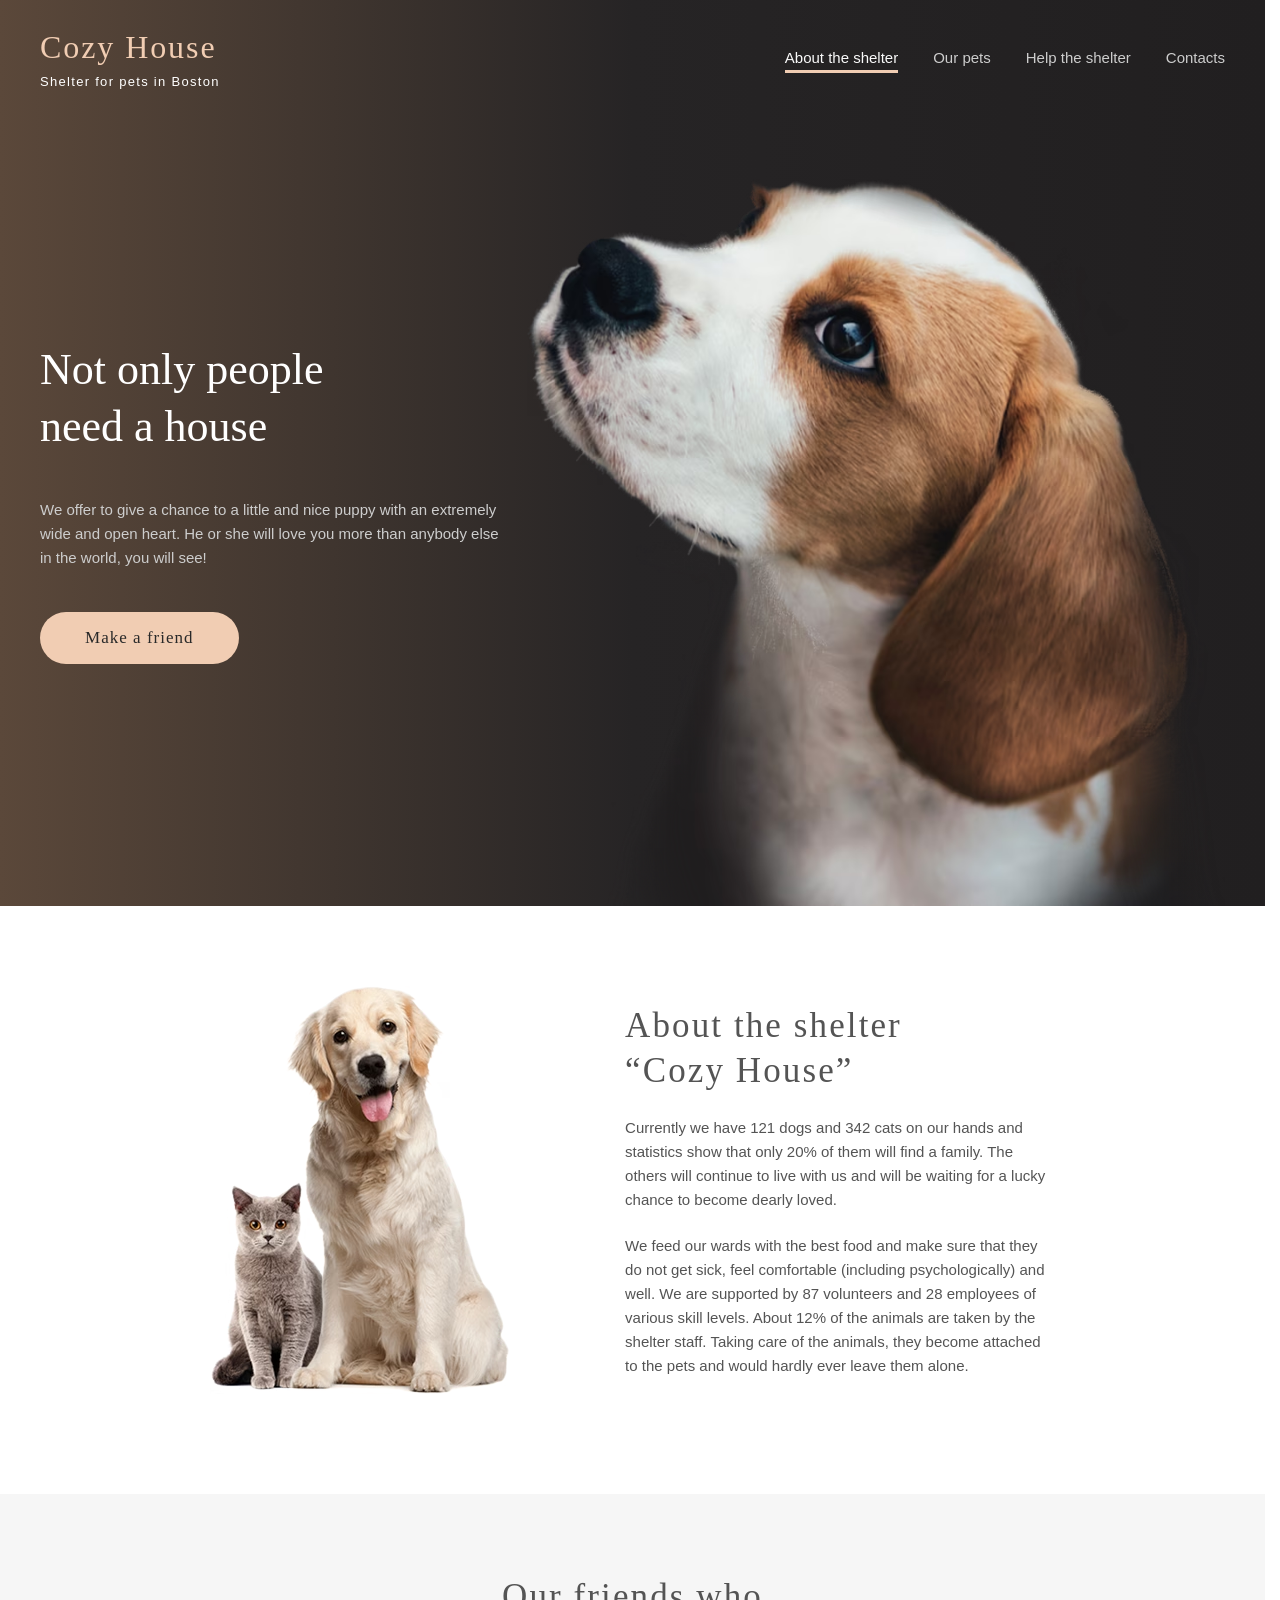
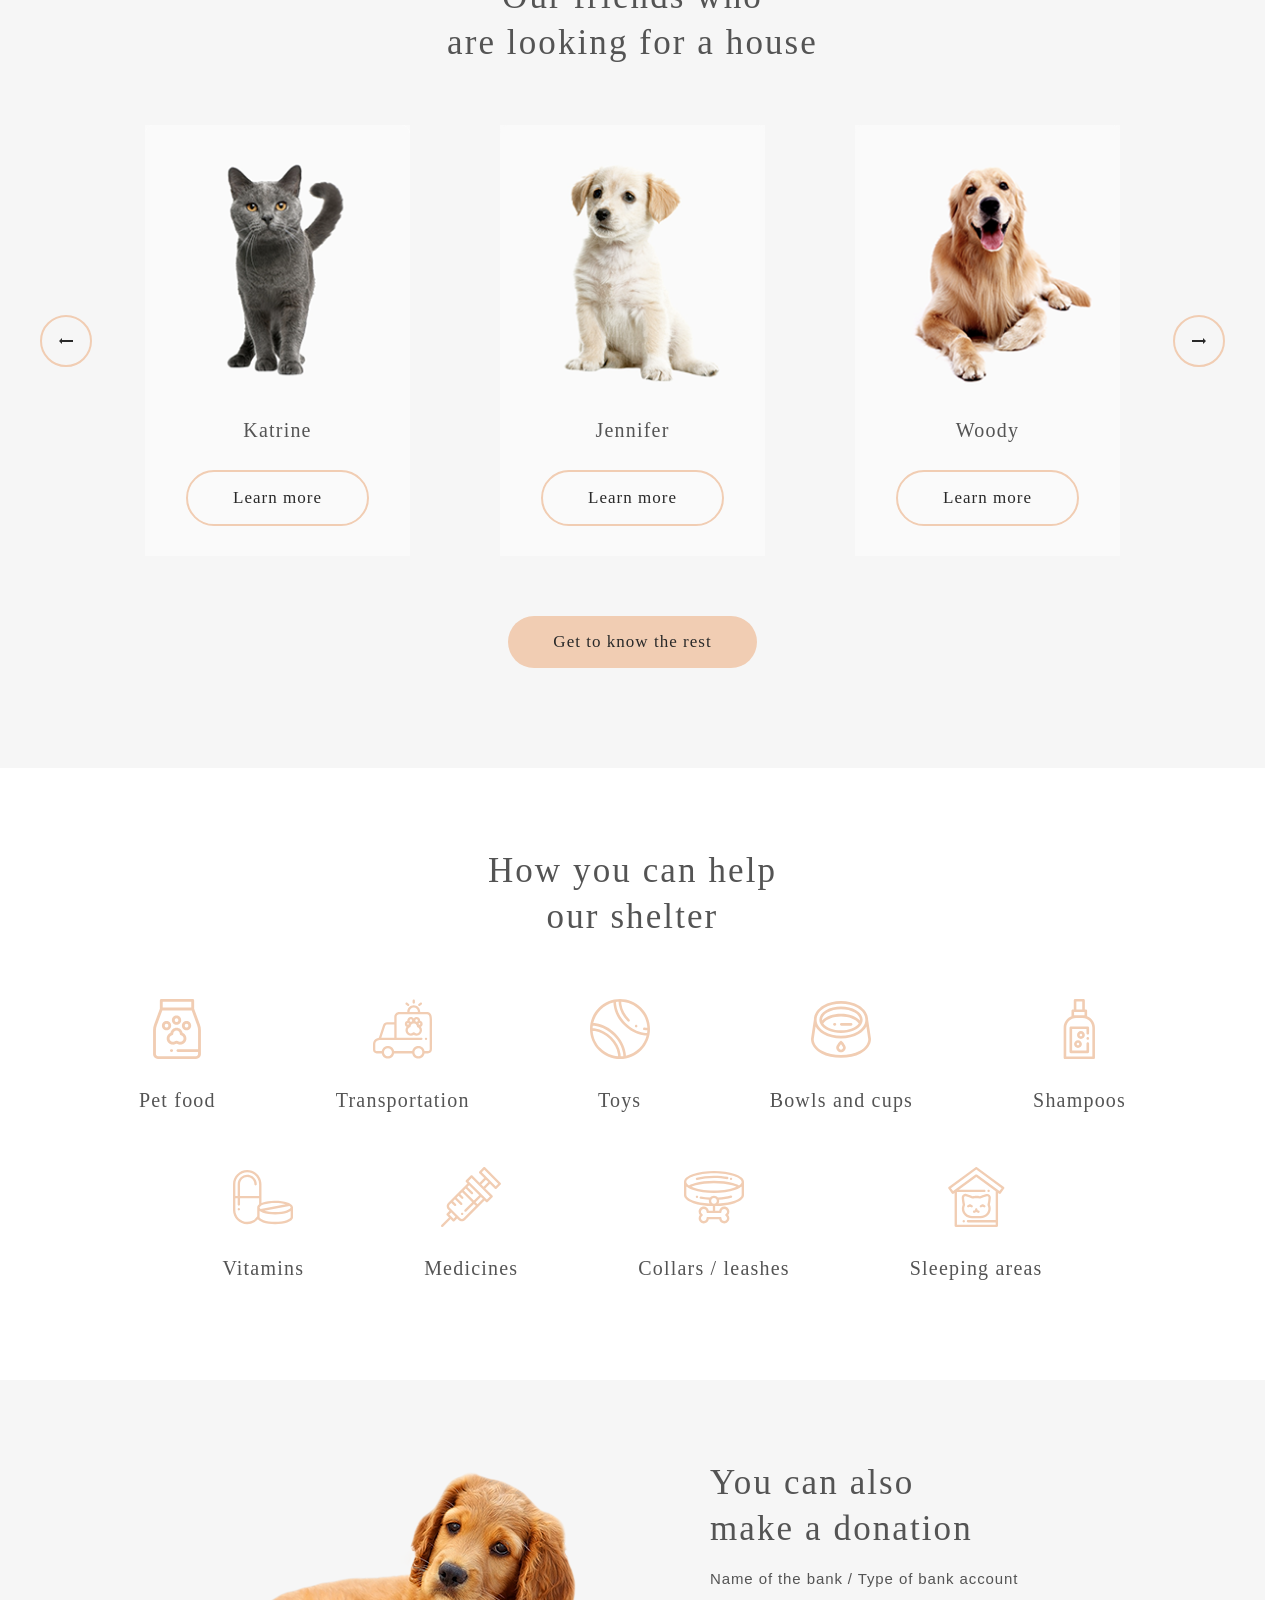
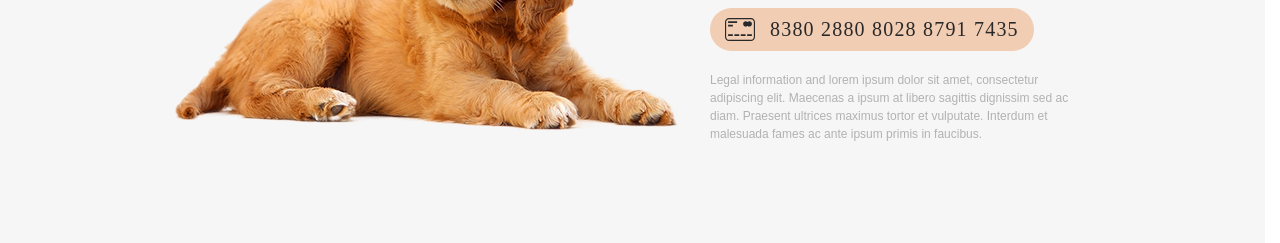
==== commit cc66d529: "feat(shelter2/donation): add mobile-first responsive donation (Sun, Jun 21, 2026 09:05:11 PM)" ====
--- a/index.html
+++ b/index.html
@@ -308,39 +308,39 @@
     </section>
     <!-- ======== HELP CONTENT END ======== -->
 
-<!--    &lt;!&ndash; ======== DONATION CONTENT START ======== &ndash;&gt;-->
-<!--    <section class="donation">-->
-<!--        <div class="donation__container container">-->
-<!--            <div class="donation__image">-->
-<!--                <img src="./assets/images/donations/donation-dog.png"-->
-<!--                     alt="A dog waiting for your donation"-->
-<!--                     width="505"-->
-<!--                     height="261"-->
-<!--                     loading="lazy"-->
-<!--                     decoding="async">-->
-<!--            </div>-->
-
-<!--            <div class="donation__content">-->
-<!--                <h3 class="donation__title">You can also <br> make a donation</h3>-->
-
-<!--                <p class="donation__bank">Name of the bank / Type of bank account</p>-->
-
-<!--                <a href="#" class="donation__card">-->
-<!--                    <svg class="donation__icon" width="30" height="23" aria-hidden="true">-->
-<!--                        <use href="./assets/icons/sprite.svg#creditCard"></use>-->
-<!--                    </svg>-->
-<!--                    <span class="donation__number">8380 2880 8028 8791 7435</span>-->
-<!--                </a>-->
-
-<!--                <p class="donation__legal">-->
-<!--                    Legal information and lorem ipsum dolor sit amet, consectetur adipiscing elit.-->
-<!--                    Maecenas a ipsum at libero sagittis dignissim sed ac diam.-->
-<!--                    Praesent ultrices maximus tortor et vulputate.-->
-<!--                    Interdum et malesuada fames ac ante ipsum primis in faucibus.-->
-<!--                </p>-->
-<!--            </div>-->
-<!--        </div>-->
-<!--    </section>-->
+    <!-- ======== DONATION CONTENT START ======== -->
+    <section class="donation">
+        <div class="donation__container container">
+            <div class="donation__image">
+                <img src="./assets/images/donations/donation-dog.png"
+                     alt="A dog waiting for your donation"
+                     width="505"
+                     height="261"
+                     loading="lazy"
+                     decoding="async">
+            </div>
+
+            <div class="donation__content">
+                <h3 class="donation__title">You can also <br> make a donation</h3>
+
+                <p class="donation__bank">Name of the bank / Type of bank account</p>
+
+                <a href="#" class="donation__card">
+                    <svg class="donation__icon" width="30" height="23" aria-hidden="true">
+                        <use href="./assets/icons/sprite.svg#creditCard"></use>
+                    </svg>
+                    <span class="donation__number">8380 2880 8028 8791 7435</span>
+                </a>
+
+                <p class="donation__legal">
+                    Legal information and lorem ipsum dolor sit amet, consectetur adipiscing elit.
+                    Maecenas a ipsum at libero sagittis dignissim sed ac diam.
+                    Praesent ultrices maximus tortor et vulputate.
+                    Interdum et malesuada fames ac ante ipsum primis in faucibus.
+                </p>
+            </div>
+        </div>
+    </section>
     <!-- ======== DONATION CONTENT END ======== -->
 </main>
 <!-- ======== MAIN CONTENT END ======== -->
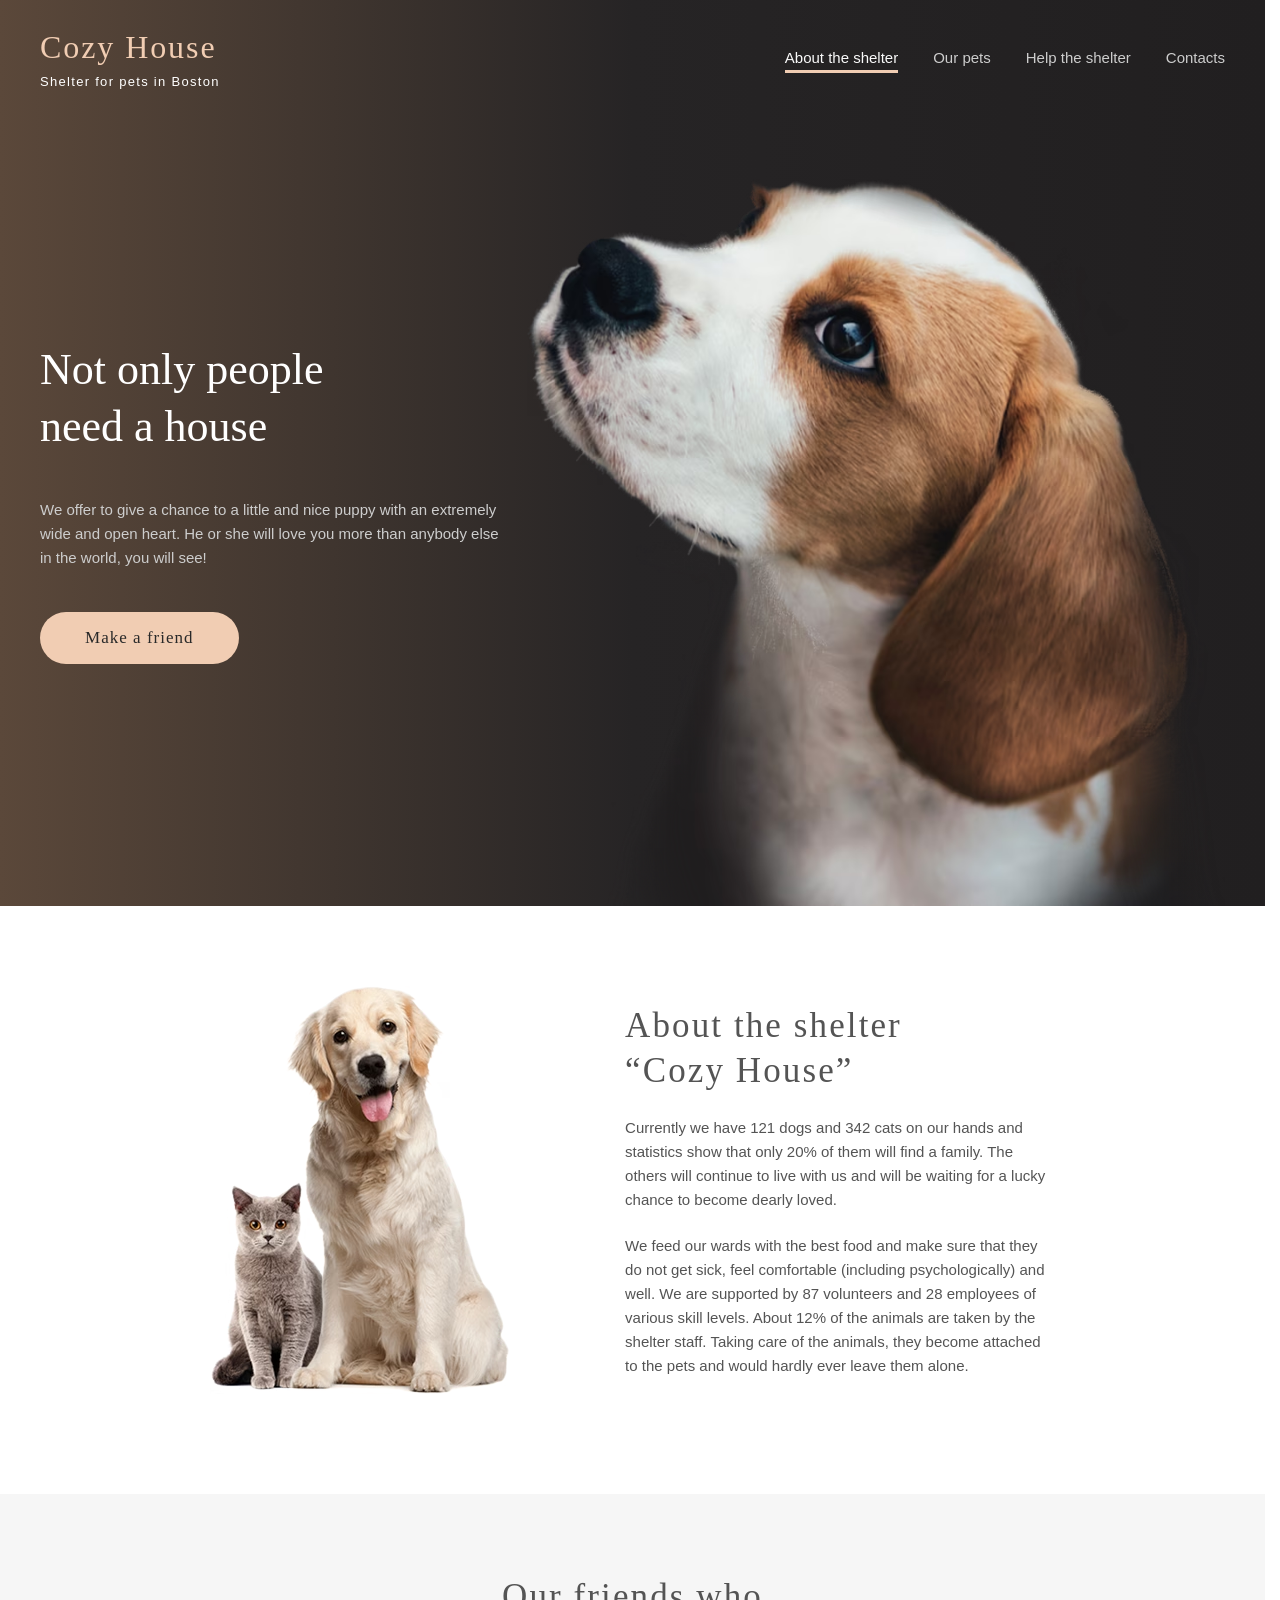
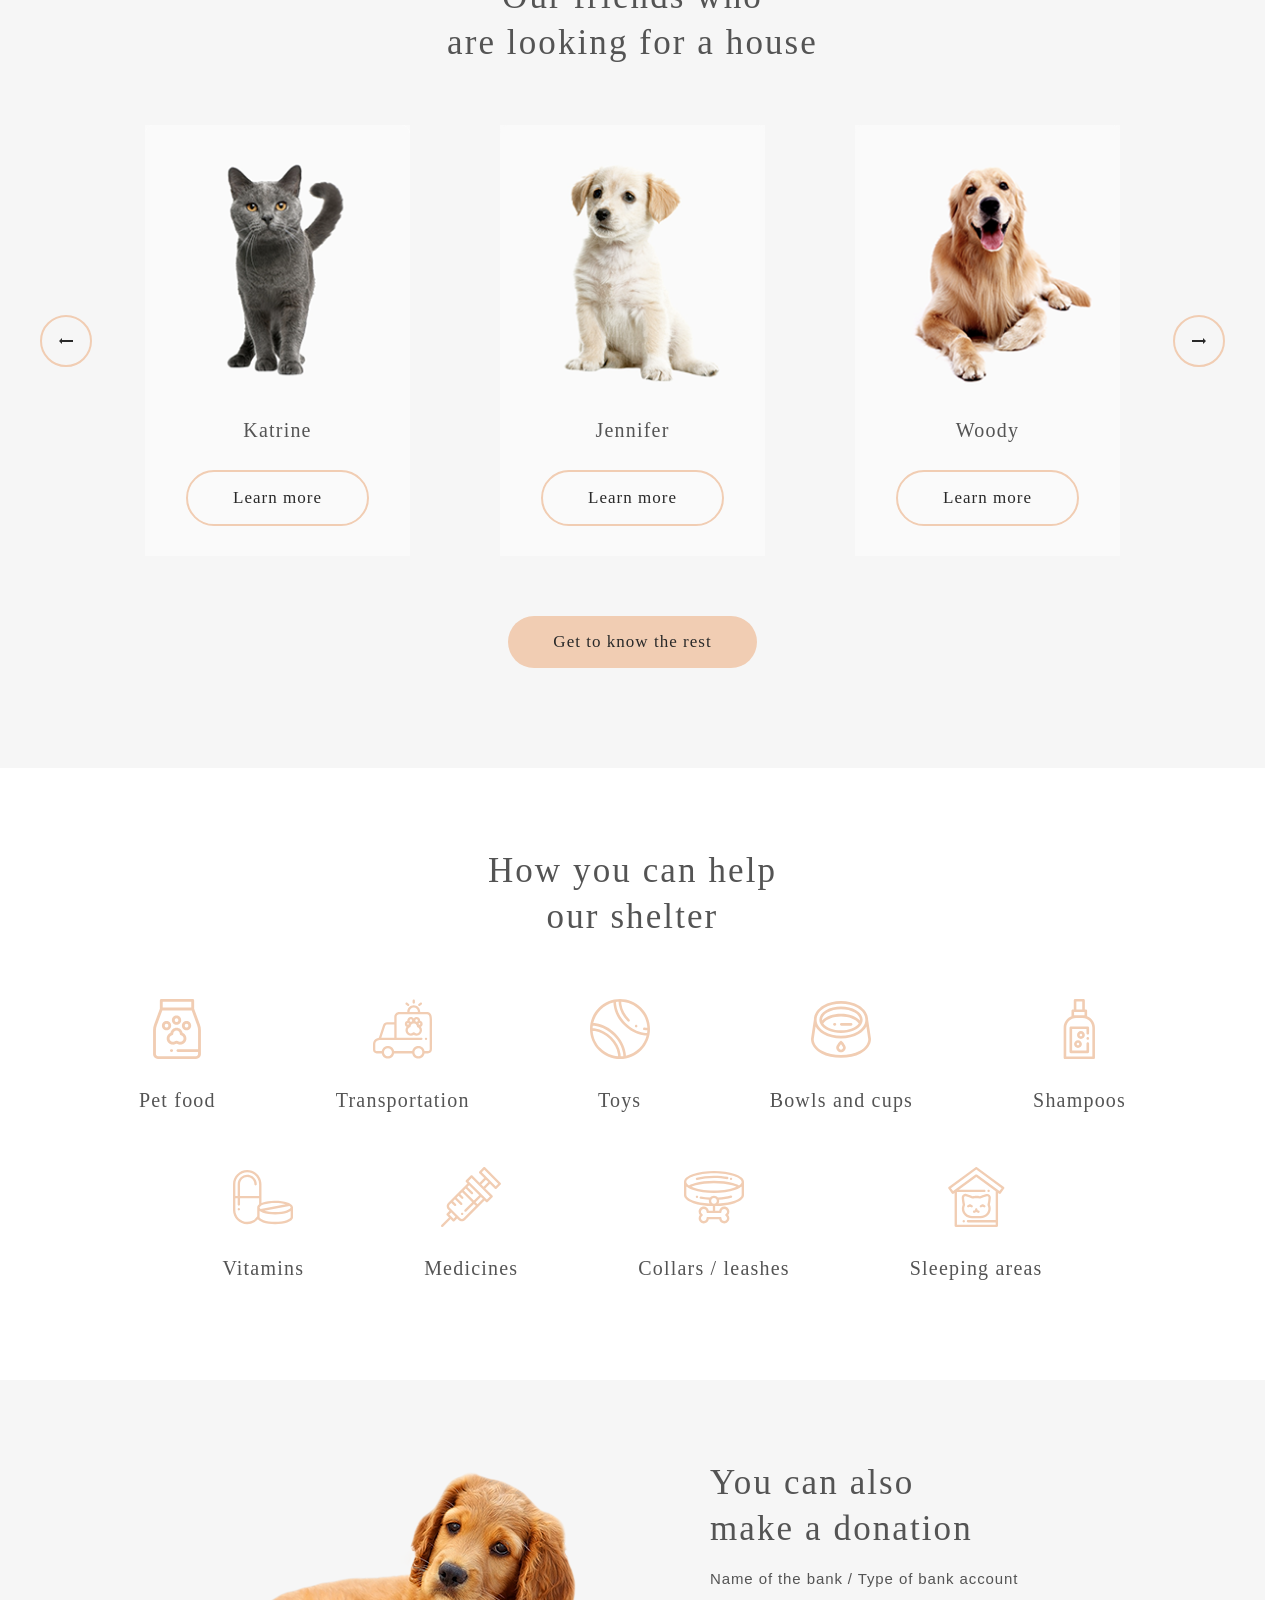
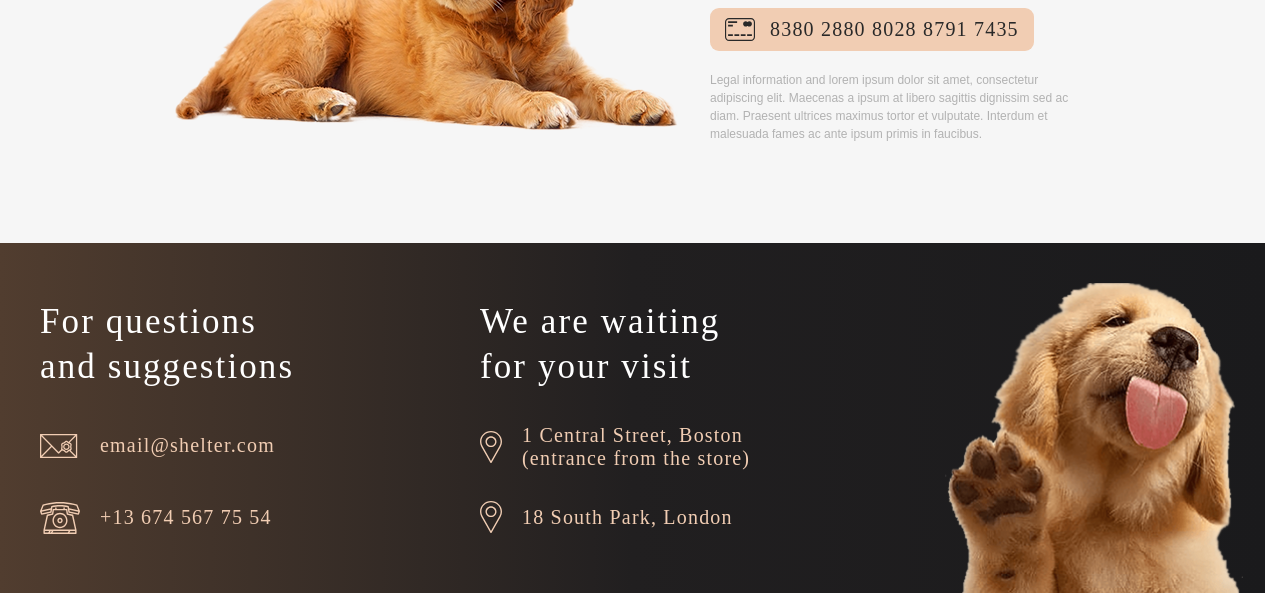
==== commit 19f6955e: "feat(shelter2/footer): add mobile-first responsive footer  (Tue, Jun 23, 2026 12:05:55 AM)" ====
--- a/index.html
+++ b/index.html
@@ -346,70 +346,70 @@
 <!-- ======== MAIN CONTENT END ======== -->
 
 <!-- ======== FOOTER START ======== -->
-<!--<footer id="contacts" class="footer gradient&#45;&#45;footer">-->
-<!--    <div class="footer__container container">-->
-<!--        &lt;!&ndash; COLUMN 1: QUESTION AND OFFERS START &ndash;&gt;-->
-<!--        <div class="footer__column">-->
-<!--            <h3 class="footer__title">For questions <br> and suggestions</h3>-->
-<!--            <ul class="footer__contact-list">-->
-<!--                <li class="footer__contact-item">-->
-<!--                    <svg class="footer__icon" width="40" height="32" aria-hidden="true" focusable="false">-->
-<!--                        <use href="./assets/icons/sprite.svg#email"></use>-->
-<!--                    </svg>-->
-<!--                    <a href="mailto:email@shelter.com" class="footer__link">email@shelter.com</a>-->
-<!--                </li>-->
-<!--                <li class="footer__contact-item">-->
-<!--                    <svg class="footer__icon" width="40" height="32" aria-hidden="true" focusable="false">-->
-<!--                        <use href="./assets/icons/sprite.svg#phone"></use>-->
-<!--                    </svg>-->
-<!--                    <a href="tel:+136745677554" class="footer__link">+13 674 567 75 54</a>-->
-<!--                </li>-->
-<!--            </ul>-->
-<!--        </div>-->
-<!--        &lt;!&ndash; COLUMN 1: QUESTION AND OFFERS END &ndash;&gt;-->
-<!--        -->
-<!--        &lt;!&ndash; COLUMN 2: ADDRESS START &ndash;&gt;-->
-<!--        <div class="footer__column">-->
-<!--            <h3 class="footer__title">We are waiting <br> for your visit</h3>-->
-<!--            <ul class="footer__contact-list">-->
-<!--                <li class="footer__contact-item">-->
-<!--                    <svg class="footer__icon" width="22" height="32" aria-hidden="true" focusable="false">-->
-<!--                        <use href="./assets/icons/sprite.svg#pin"></use>-->
-<!--                    </svg>-->
-<!--                    <address class="footer__address">-->
-<!--                        <a href="https://maps.google.com/?q=1+Central+Street+Boston" target="_blank"-->
-<!--                           rel="noopener noreferrer">-->
-<!--                            1 Central Street, Boston <br> (entrance from the store)-->
-<!--                        </a>-->
-<!--                    </address>-->
-<!--                </li>-->
-<!--                <li class="footer__contact-item">-->
-<!--                    <svg class="footer__icon" width="22" height="32" aria-hidden="true" focusable="false">-->
-<!--                        <use href="./assets/icons/sprite.svg#pin"></use>-->
-<!--                    </svg>-->
-<!--                    <address class="footer__address">-->
-<!--                        <a href="https://maps.google.com/?q=18+South+Park+London" target="_blank"-->
-<!--                           rel="noopener noreferrer">-->
-<!--                            18 South Park, London-->
-<!--                        </a>-->
-<!--                    </address>-->
-<!--                </li>-->
-<!--            </ul>-->
-<!--        </div>-->
-<!--        &lt;!&ndash; COLUMN 2: ADDRESS END &ndash;&gt;-->
-<!--        -->
-<!--        &lt;!&ndash; COLUMN 3: IMAGE START &ndash;&gt;-->
-<!--        <div class="footer__image">-->
-<!--            <img src="./assets/images/footer/footer-puppy.png"-->
-<!--                 alt="A cute puppy"-->
-<!--                 width="300"-->
-<!--                 height="310"-->
-<!--                 loading="lazy"-->
-<!--                 decoding="async">-->
-<!--        </div>-->
-<!--        &lt;!&ndash; COLUMN 3: IMAGE END &ndash;&gt;-->
-<!--    </div>-->
-<!--</footer>-->
+<footer id="contacts" class="footer gradient--footer">
+    <div class="footer__container container">
+        <!-- COLUMN 1: QUESTION AND OFFERS START -->
+        <div class="footer__column">
+            <h3 class="footer__title">For questions and suggestions</h3>
+            <ul class="footer__contact-list">
+                <li class="footer__contact-item">
+                    <svg class="footer__icon" width="40" height="32" aria-hidden="true" focusable="false">
+                        <use href="./assets/icons/sprite.svg#email"></use>
+                    </svg>
+                    <a href="mailto:email@shelter.com" class="footer__link">email@shelter.com</a>
+                </li>
+                <li class="footer__contact-item">
+                    <svg class="footer__icon" width="40" height="32" aria-hidden="true" focusable="false">
+                        <use href="./assets/icons/sprite.svg#phone"></use>
+                    </svg>
+                    <a href="tel:+136745677554" class="footer__link">+13 674 567 75 54</a>
+                </li>
+            </ul>
+        </div>
+        <!-- COLUMN 1: QUESTION AND OFFERS END -->
+        
+        <!-- COLUMN 2: ADDRESS START -->
+        <div class="footer__column">
+            <h3 class="footer__title">We are waiting for your visit</h3>
+            <ul class="footer__contact-list">
+                <li class="footer__contact-item">
+                    <svg class="footer__icon" width="22" height="32" aria-hidden="true" focusable="false">
+                        <use href="./assets/icons/sprite.svg#pin"></use>
+                    </svg>
+                    <address class="footer__address">
+                        <a href="https://maps.google.com/?q=1+Central+Street+Boston" target="_blank"
+                           rel="noopener noreferrer">
+                            1 Central Street, Boston <br> (entrance from the store)
+                        </a>
+                    </address>
+                </li>
+                <li class="footer__contact-item">
+                    <svg class="footer__icon" width="22" height="32" aria-hidden="true" focusable="false">
+                        <use href="./assets/icons/sprite.svg#pin"></use>
+                    </svg>
+                    <address class="footer__address">
+                        <a href="https://maps.google.com/?q=18+South+Park+London" target="_blank"
+                           rel="noopener noreferrer">
+                            18 South Park, London
+                        </a>
+                    </address>
+                </li>
+            </ul>
+        </div>
+        <!-- COLUMN 2: ADDRESS END -->
+        
+        <!-- COLUMN 3: IMAGE START -->
+        <div class="footer__image">
+            <img src="./assets/images/footer/footer-puppy.png"
+                 alt="A cute puppy"
+                 width="300"
+                 height="310"
+                 loading="lazy"
+                 decoding="async">
+        </div>
+        <!-- COLUMN 3: IMAGE END -->
+    </div>
+</footer>
 <!-- ======== FOOTER END ======== -->
 </body>
 </html>
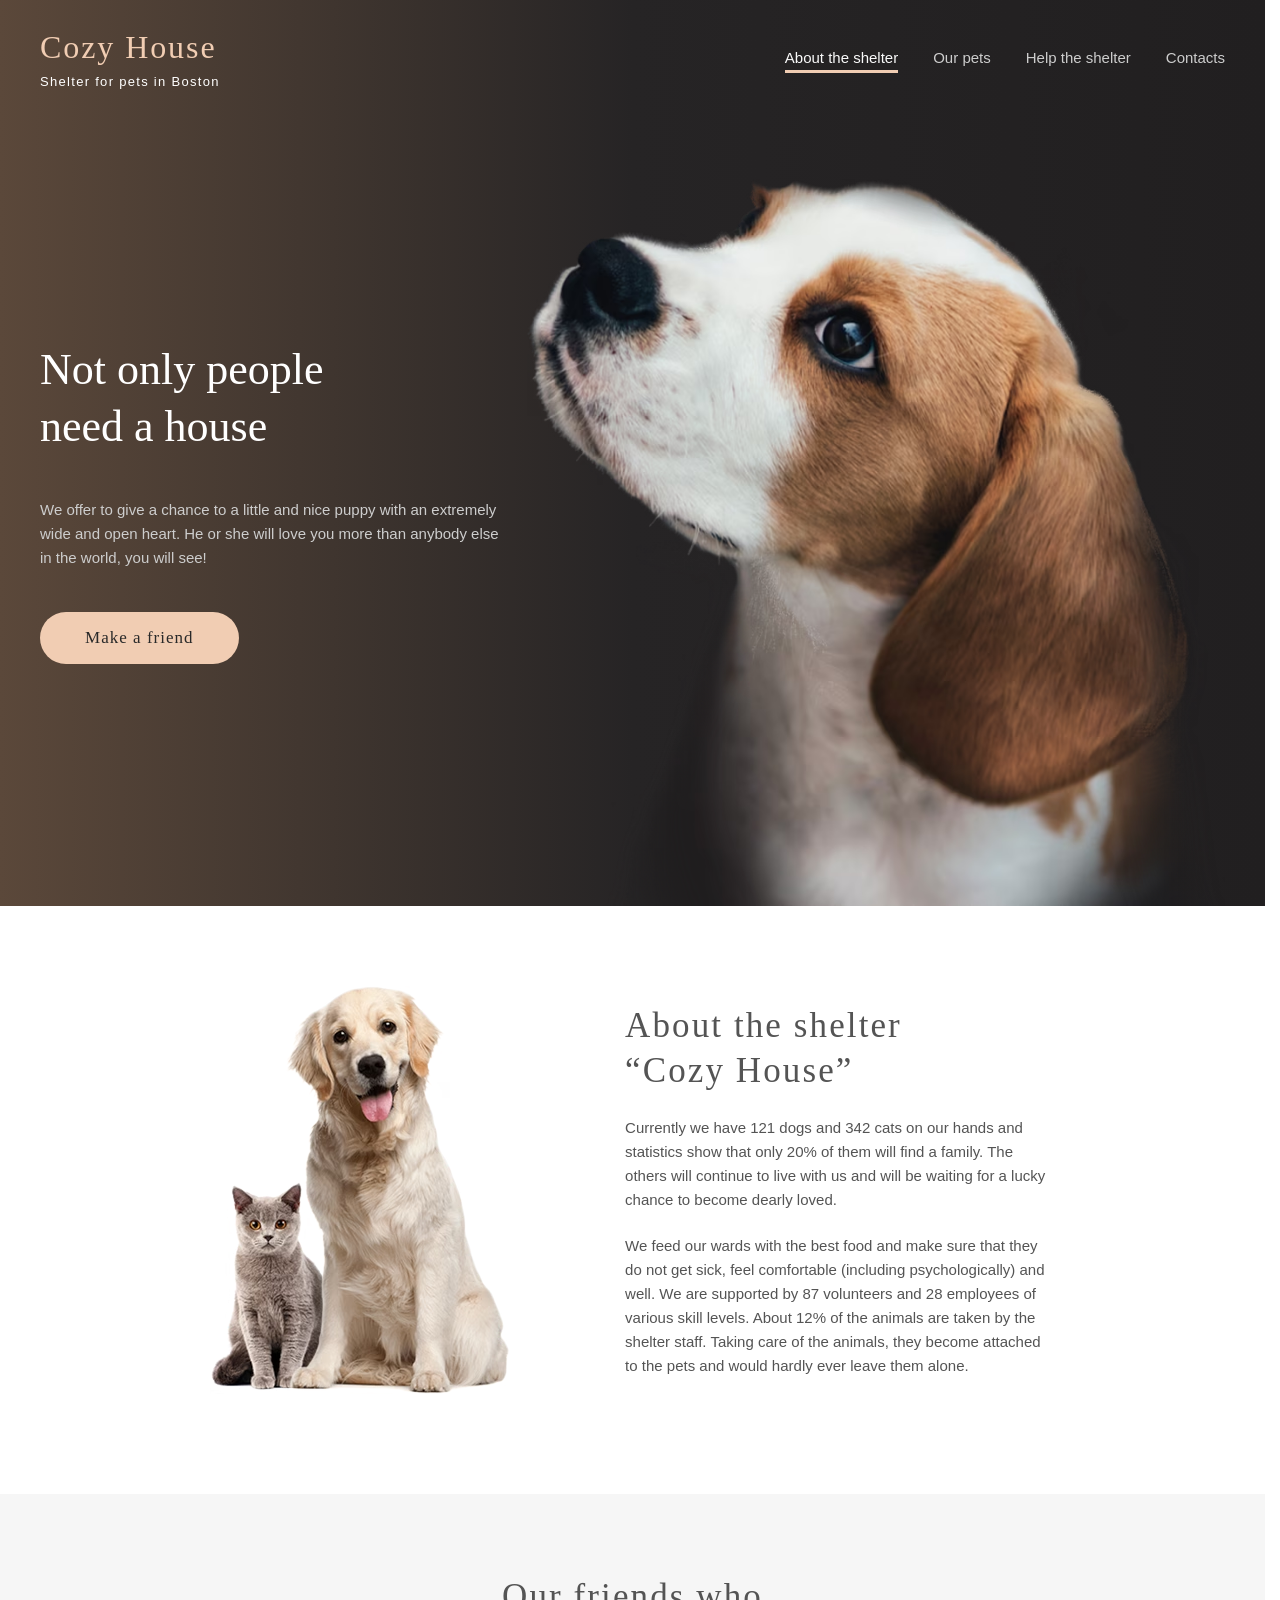
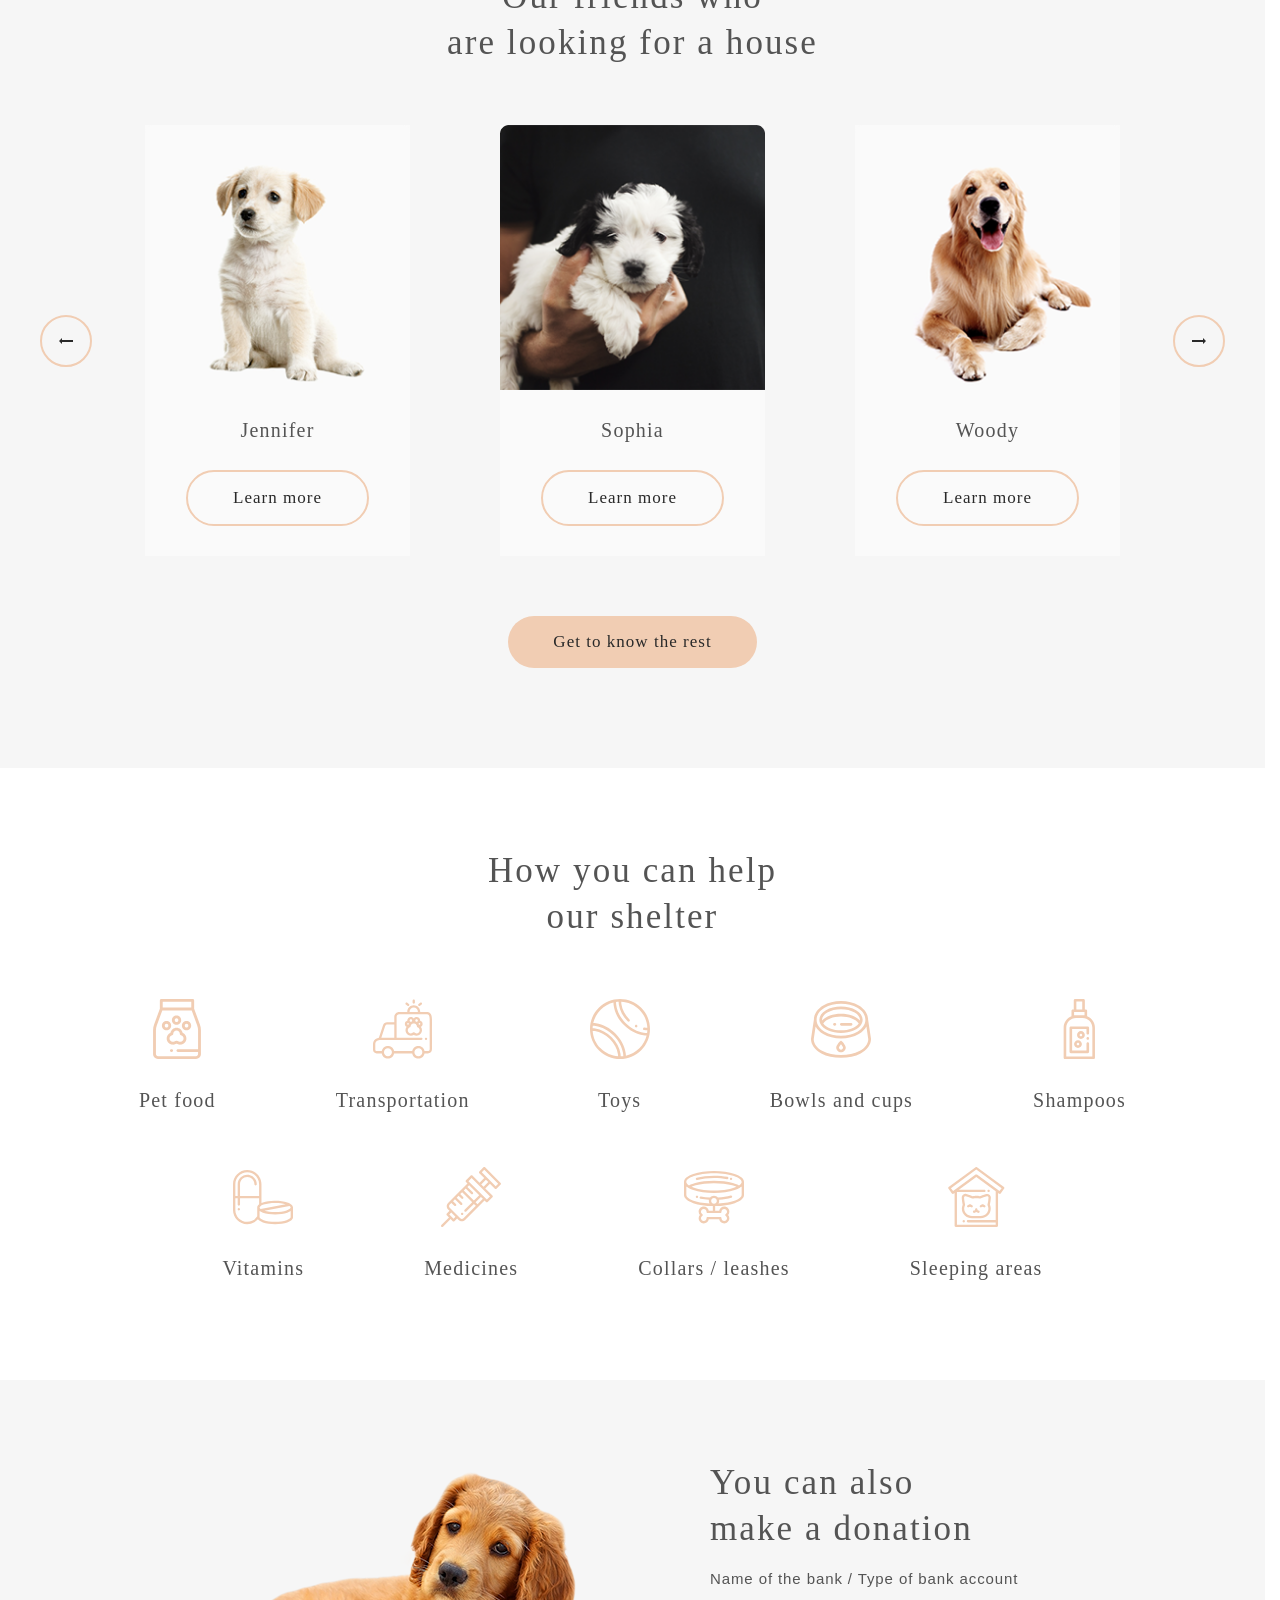
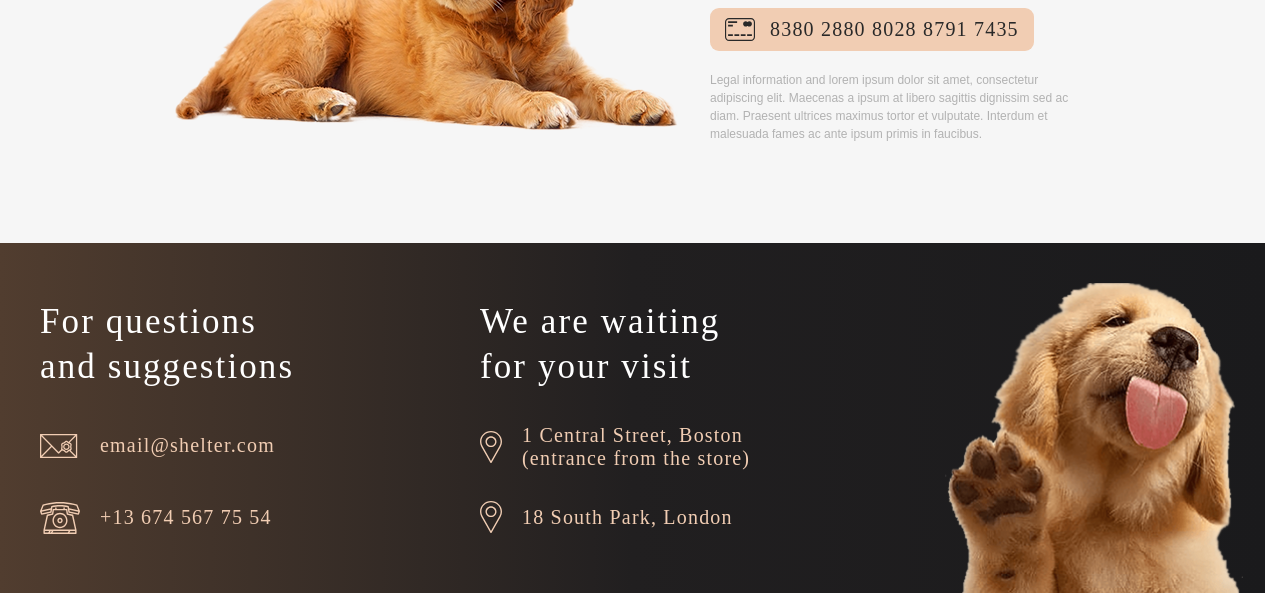
==== commit 091ad88b: "feat(shelter3): add popup  (Sun, Jun 28, 2026 08:55:03 PM)" ====
--- a/index.html
+++ b/index.html
@@ -15,9 +15,9 @@
 <!--    <link rel="manifest" href="./assets/favicon/site.webmanifest">-->
 <!--    -->
     <link rel="stylesheet" href="./css/styles.css">
-    <script src="./js/main.js" defer></script>
+    <script type="module" src="./js/main.js" defer></script>
 </head>
-<body>
+<body class="page">
 <!-- ======== HEADER BEGIN ======== -->
 <header class="header gradient--primary ">
     <div class="header__container">
@@ -39,7 +39,7 @@
         </button>
 
         <!-- Navigation-->
-        <nav class="header__nav">
+        <nav id="primary-navigation" class="header__nav">
             <a href="#about" aria-current="page">About the shelter</a>
             <a href="pets.html">Our pets</a>
             <a href="#help">Help the shelter</a>
@@ -183,52 +183,7 @@
                     </svg>
                 </button>
 
-                <div class="pets__grid">
-                    <article class="pet-card">
-                        <h2 class="visually-hidden">Katrine</h2>
-                        <figure class="pet-card__figure">
-                            <img src="./assets/images/pets/pets-katrine.png"
-                                 alt="Katrine - a graceful British Shorthair cat"
-                                 width="270"
-                                 height="270"
-                                 loading="lazy"
-                                 decoding="async"
-                                 class="pet-card__image">
-                            <figcaption class="pet-card__name">Katrine</figcaption>
-                        </figure>
-                        <button class="pet-card__button" type="button">Learn more</button>
-                    </article>
-
-                    <article class="pet-card">
-                        <h2 class="visually-hidden">Jennifer</h2>
-                        <figure class="pet-card__figure">
-                            <img src="./assets/images/pets/pets-jennifer.png"
-                                 alt="Jennifer - a cheerful and energetic dog"
-                                 width="270"
-                                 height="270"
-                                 loading="lazy"
-                                 decoding="async"
-                                 class="pet-card__image">
-                            <figcaption class="pet-card__name">Jennifer</figcaption>
-                        </figure>
-                        <button class="pet-card__button" type="button">Learn more</button>
-                    </article>
-
-                    <article class="pet-card">
-                        <h2 class="visually-hidden">Woody</h2>
-                        <figure class="pet-card__figure">
-                            <img src="./assets/images/pets/pets-woody.png"
-                                 alt="Woody - a friendly and loyal dog"
-                                 width="270"
-                                 height="270"
-                                 loading="lazy"
-                                 decoding="async"
-                                 class="pet-card__image">
-                            <figcaption class="pet-card__name">Woody</figcaption>
-                        </figure>
-                        <button class="pet-card__button" type="button">Learn more</button>
-                    </article>
-                </div>
+                <div class="pets__grid"></div>
 
                 <button class="arrow-btn" aria-label="Next slide">
                     <svg class="icon icon--arrow-right" width="14" height="6" aria-hidden="true">
@@ -411,5 +366,13 @@
     </div>
 </footer>
 <!-- ======== FOOTER END ======== -->
+
+<!-- ======== POPUP START ======== -->
+<dialog id="pet-popup" class="popup">
+    <button class="popup__close" aria-label="Close popup">✕</button>
+    <div class="popup__container">
+    </div>
+</dialog>
+<!-- ======== POPUP END ======== -->
 </body>
 </html>
--- a/css/styles.css
+++ b/css/styles.css
@@ -1,25 +1,22 @@
 @import url('./base/reset.css');
 @import url('./base/variables.css');
 @import url('./base/typography.css');
-@import url('./components/button.css');
-@import url('./components/icon.css');
-@import url('./components/container.css');
-@import url('./components/header.css');
-@import url('./components/hero.css');
-@import url('./components/about.css');
-@import url('./components/pets.css');
-@import url('./components/help.css');
-@import url('./components/donation.css');
-@import url('./components/footer.css');
-/*@import url('media.css');*/
+@import url('./base/utilities.css');
 
-.visually-hidden {
-    position: absolute;
-    width: 1px;
-    height: 1px;
-    margin: -1px;
-    padding: 0;
-    border: 0;
-    clip: rect(0, 0, 0, 0);
-    overflow: hidden;
-}
+@import url('./blocks/page.css');
+@import url('./blocks/container.css');
+@import url('./blocks/gradient.css');
+
+@import url('./blocks/button.css');
+@import url('./blocks/popup.css');
+@import url('./blocks/icon.css');
+
+@import url('./blocks/header.css');
+@import url('./blocks/hero.css');
+@import url('./blocks/about.css');
+@import url('./blocks/pets.css');
+@import url('./blocks/help.css');
+@import url('./blocks/donation.css');
+@import url('./blocks/footer.css');
+
+@import url('./blocks/page-pets.css');
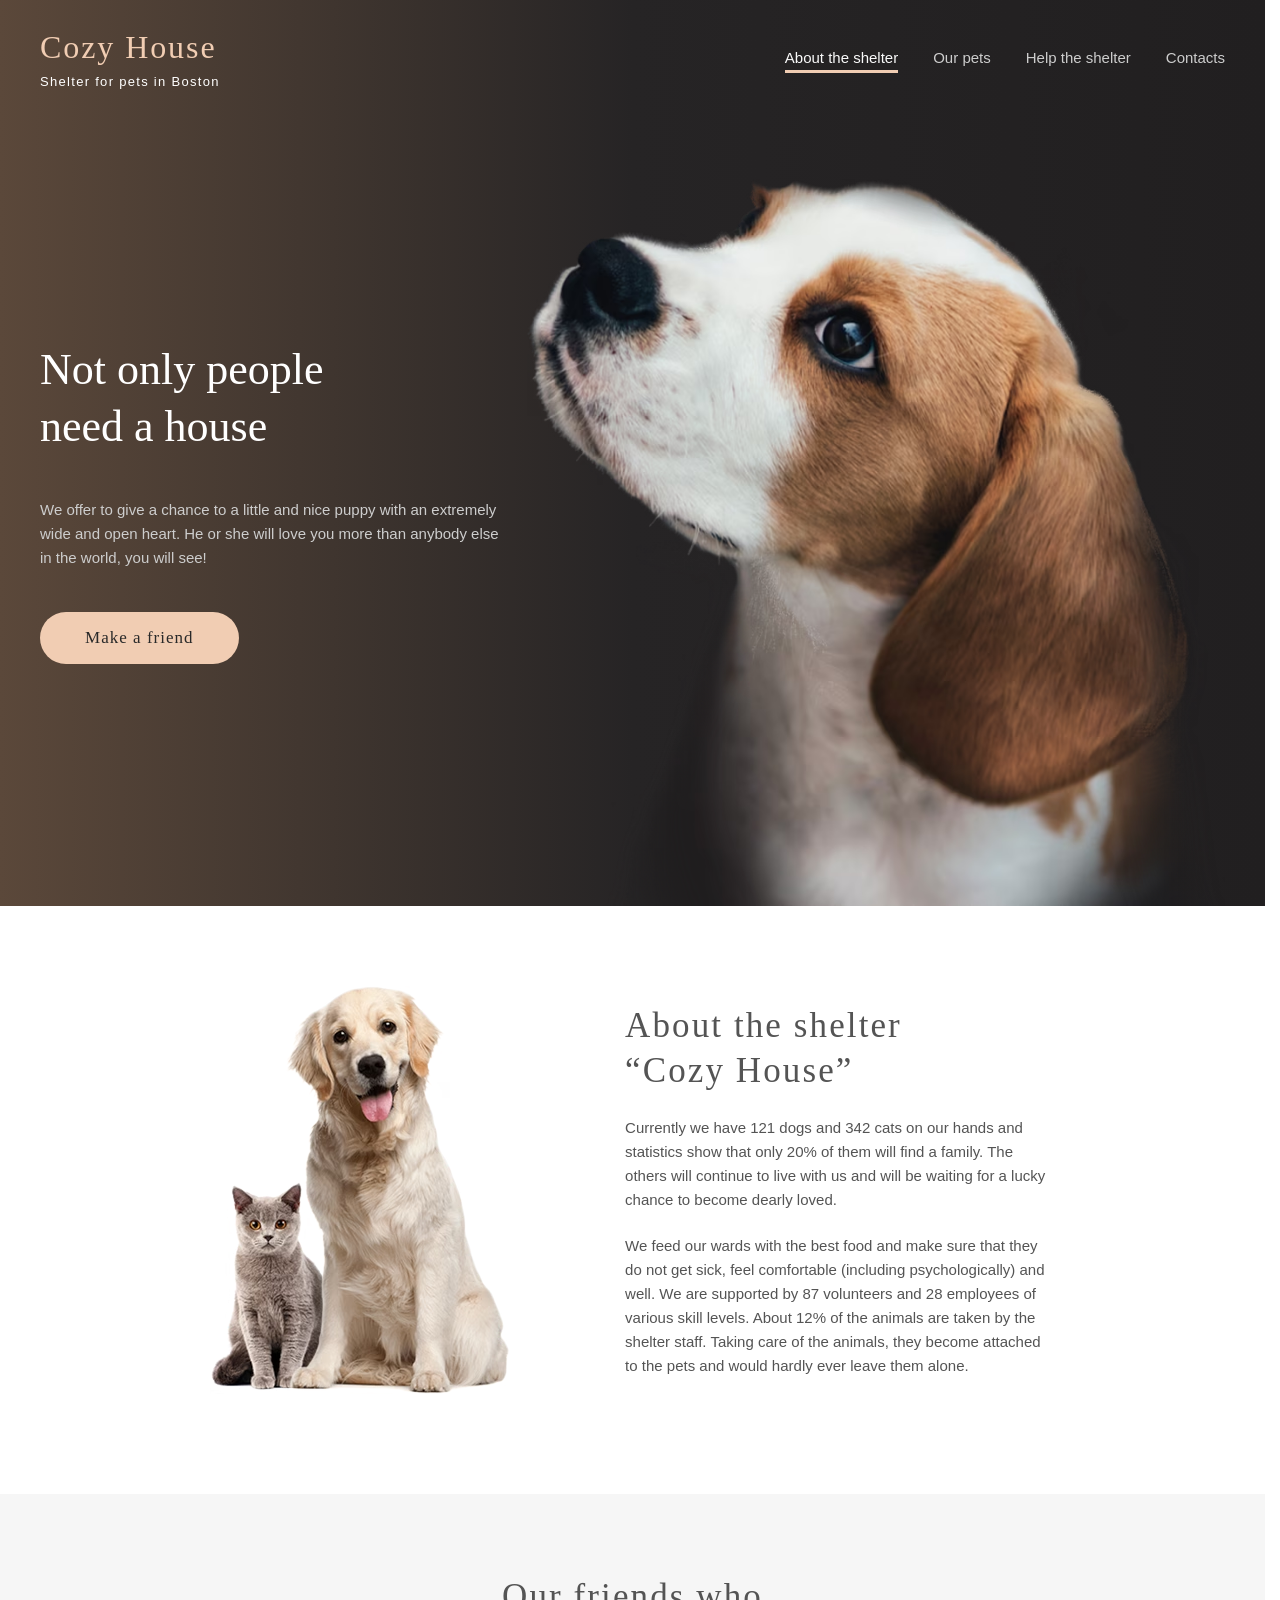
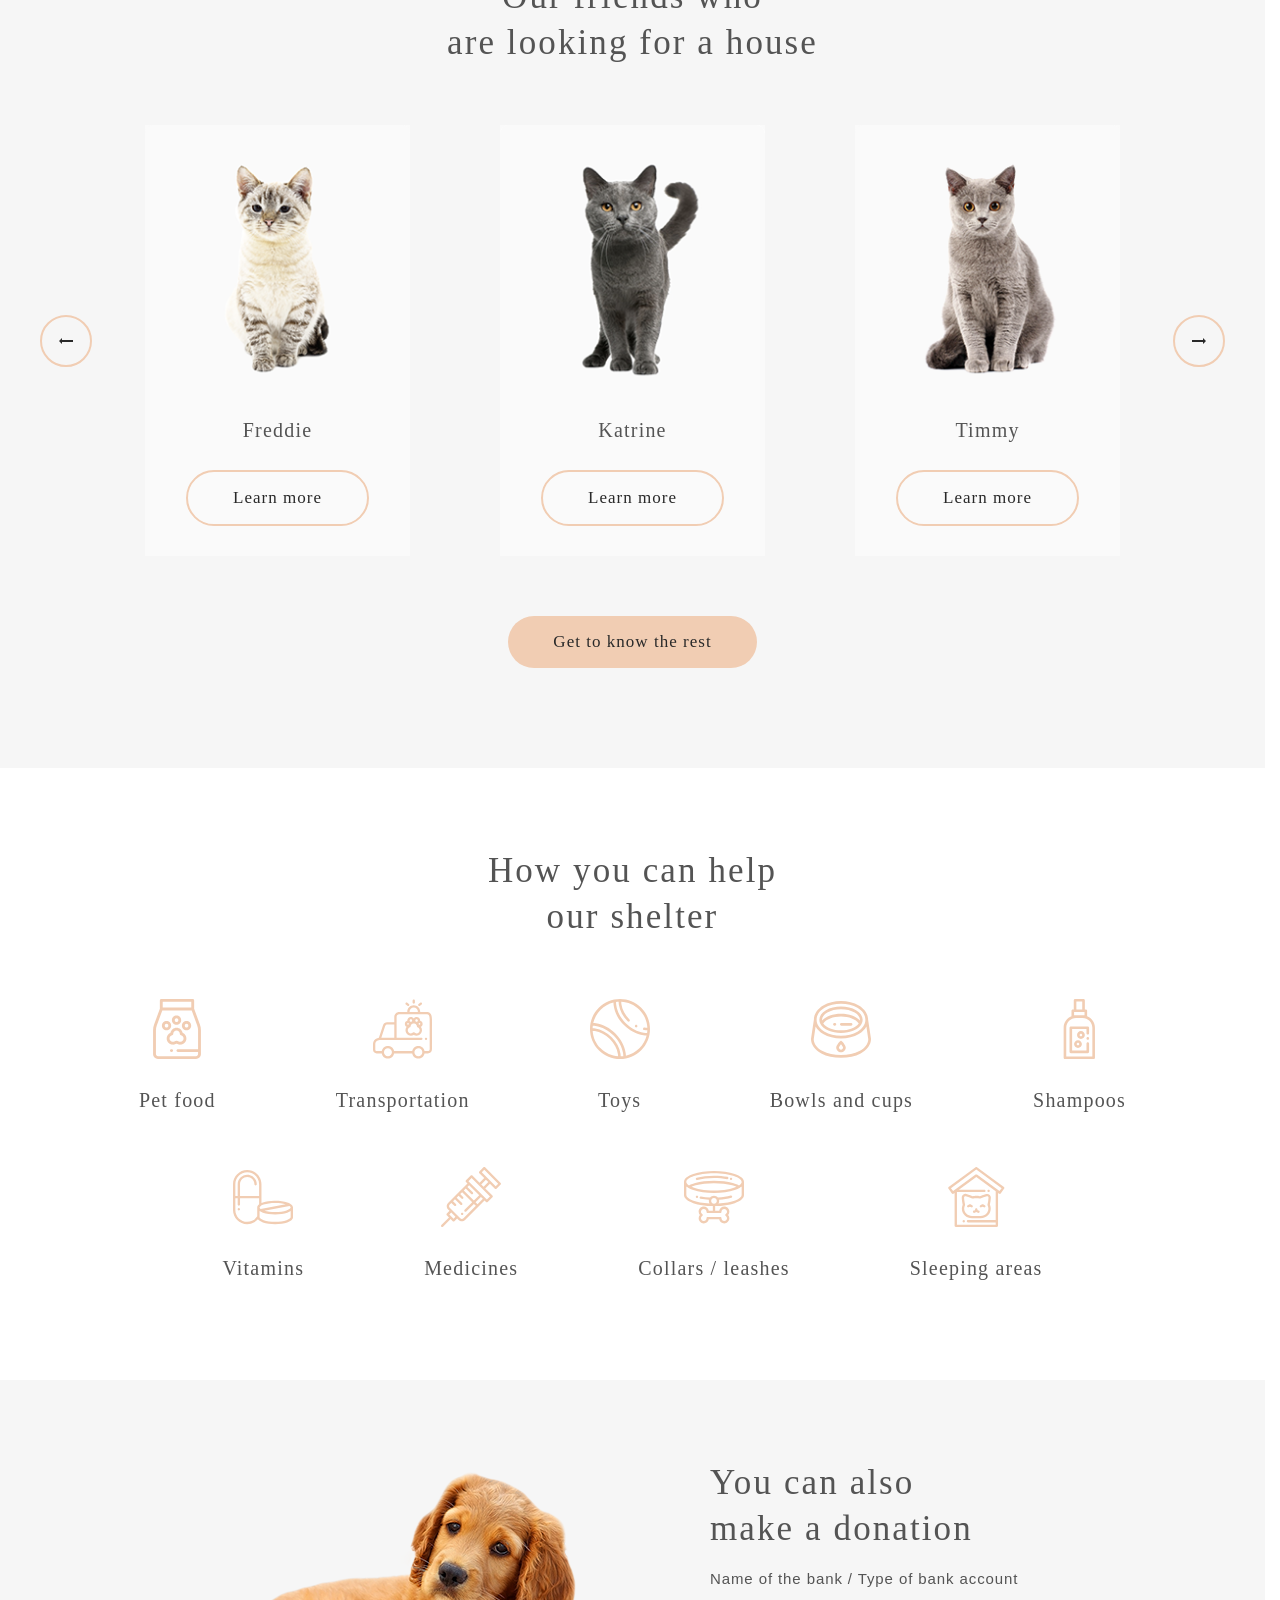
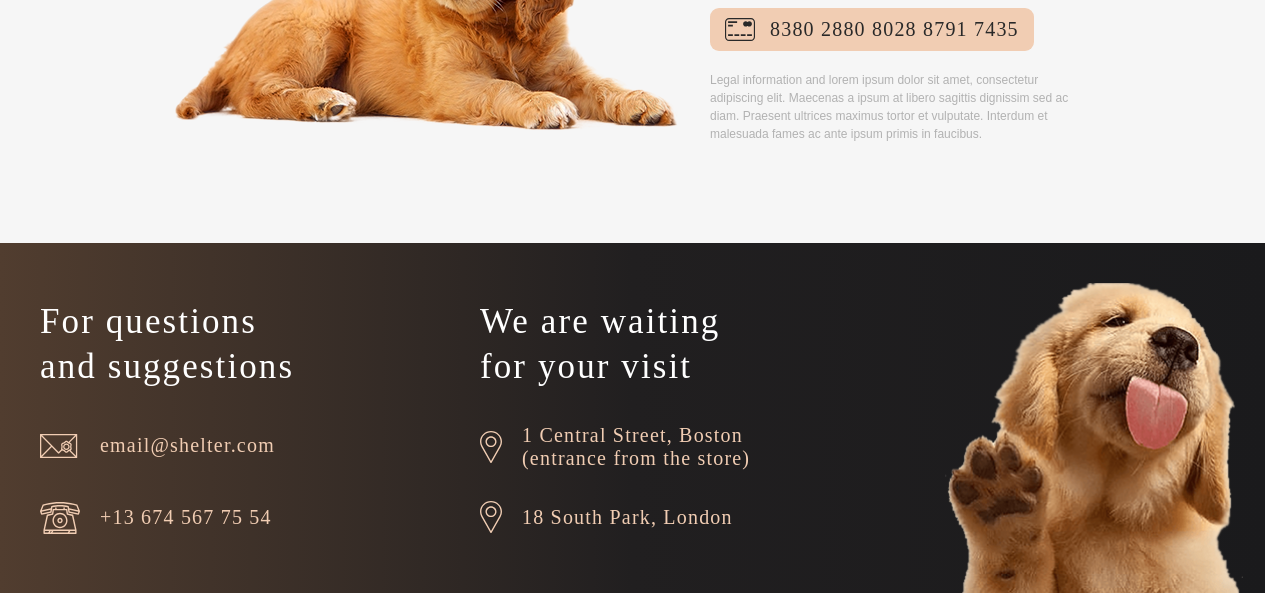
==== commit 1946ca51: "feat(shelter3): add pagination  (Sun, Jun 28, 2026 10:05:23 PM)" ====
--- a/index.html
+++ b/index.html
@@ -13,7 +13,7 @@
     <link rel="apple-touch-icon" sizes="180x180" href="./assets/favicon/apple-touch-icon.png">
     <meta name="apple-mobile-web-app-title" content="Shelter">
 <!--    <link rel="manifest" href="./assets/favicon/site.webmanifest">-->
-<!--    -->
+    <link rel="preload" href="./data/pets.json" as="fetch" crossorigin="anonymous">
     <link rel="stylesheet" href="./css/styles.css">
     <script type="module" src="./js/main.js" defer></script>
 </head>
